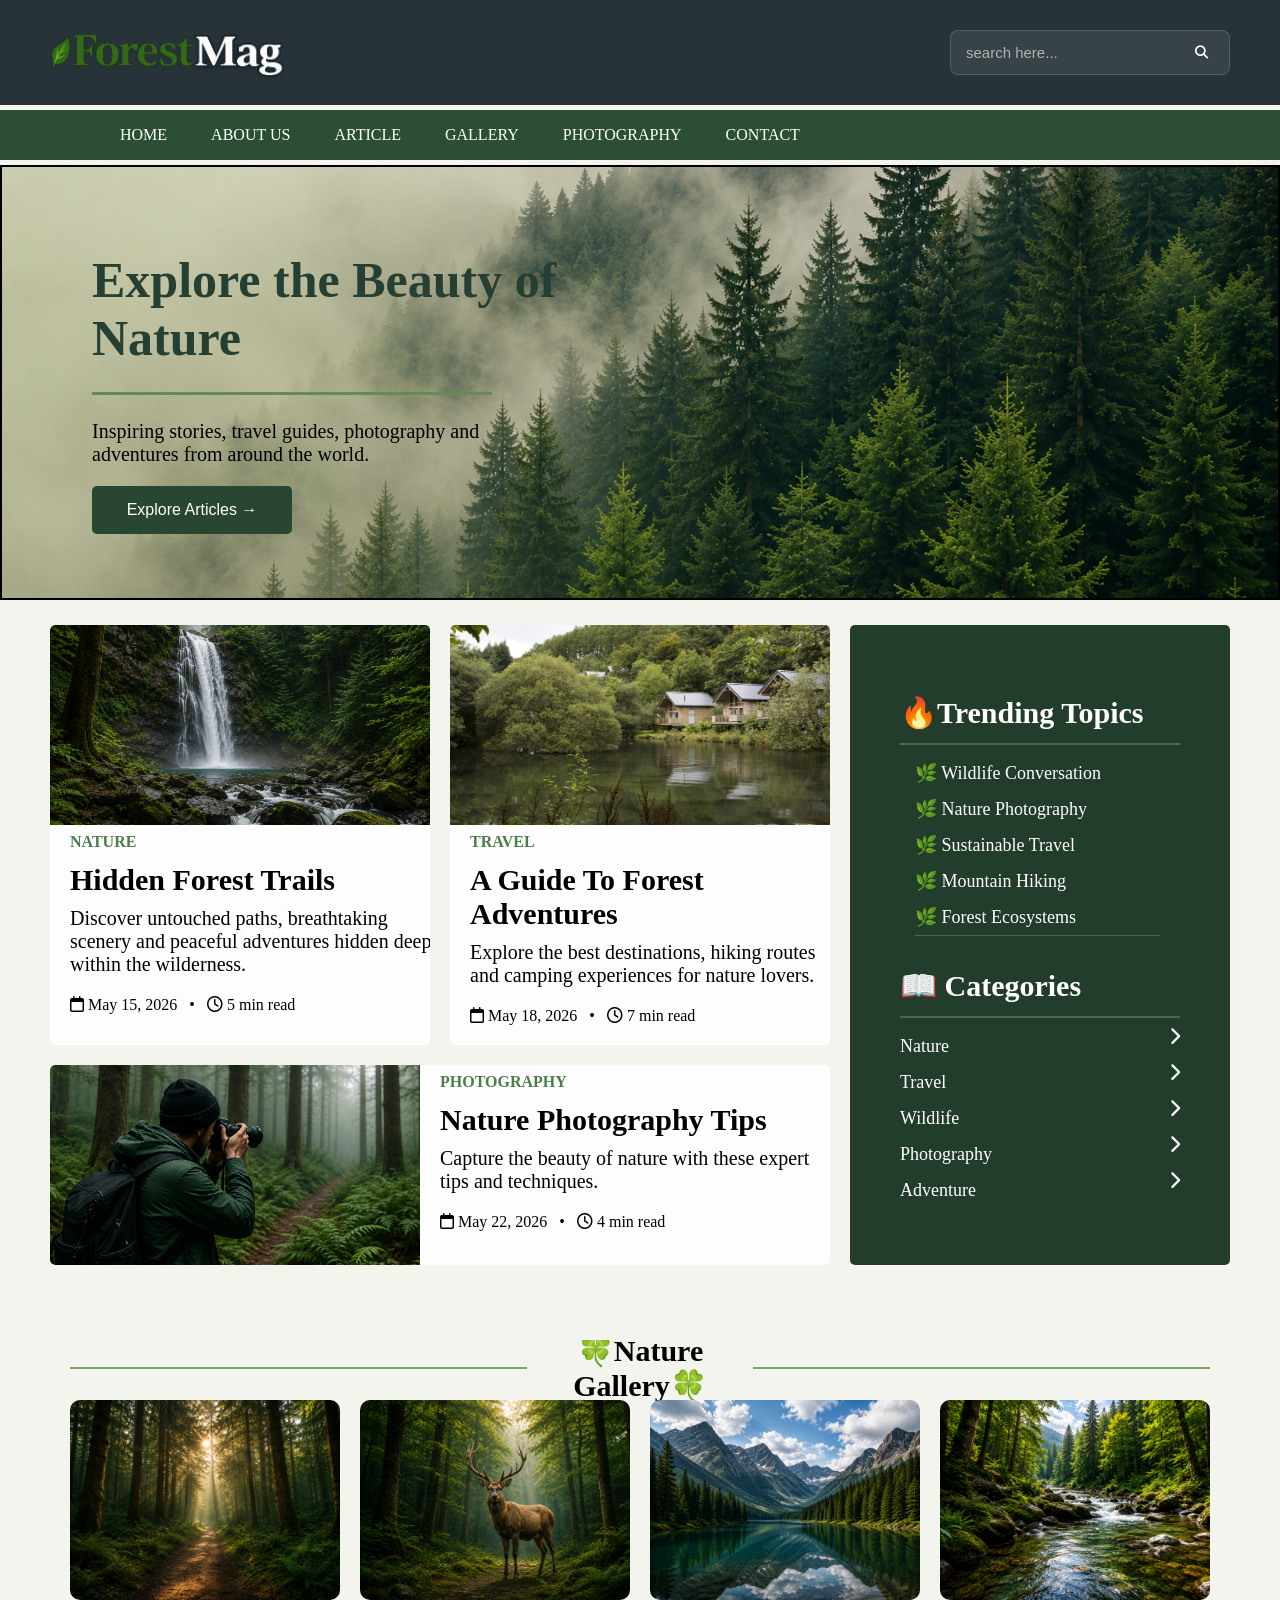
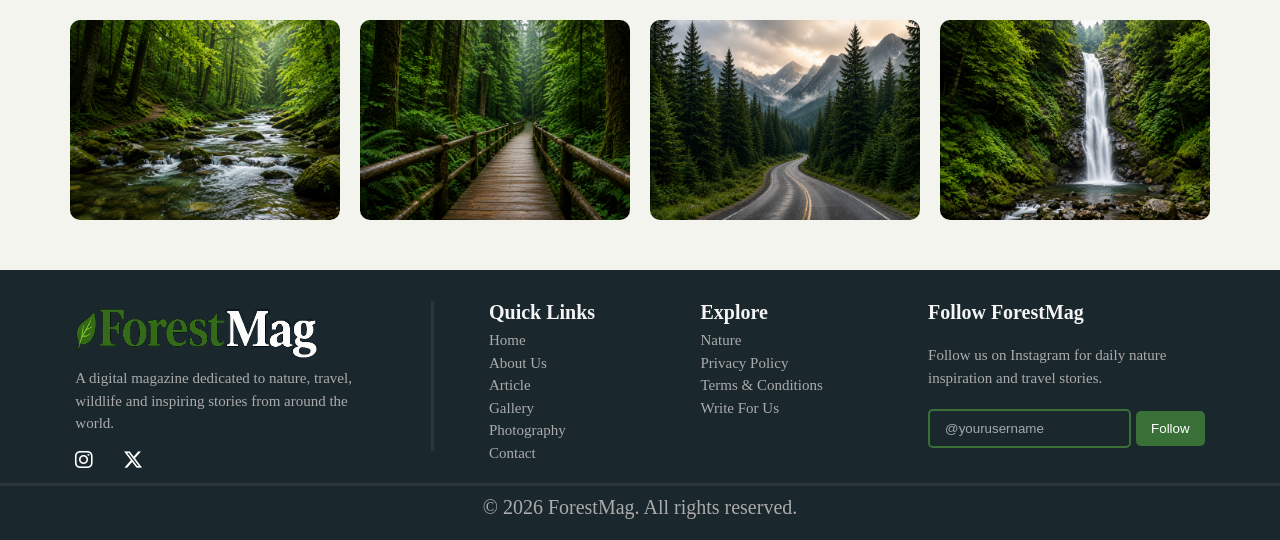
==== index.html @ 9caab1f4 "Initial ForestMag upload" ====
<!DOCTYPE html>
<html lang="en">
<head>
    <meta charset="UTF-8">
    <meta name="viewport" content="width=device-width, initial-scale=1.0">
    <title>Grid Layout</title>
    <link rel="stylesheet" href="style.css">
    <link rel="stylesheet" href="https://cdnjs.cloudflare.com/ajax/libs/font-awesome/6.7.2/css/all.min.css">
</head>
<body>
    <div class="container">

        <!-- header -->
        <div id="background-overlay"></div>
        <div class="items one">
            <img src="images/logo.png" alt="ForestMag logo" id="logo" height="50px" width="240px">
            <div class="search">
                <button class="searchcont" aria-label="Search">
                    <input type="text" name="search" class="search-input" placeholder="search here..." aria-label="Search">
                    <i class="fa-solid fa-magnifying-glass"></i>
                </button>
            </div>
            <button class="hamburger"><img src="images/hamburger.png" alt="hamburger" height="50px" width="60px"></button>
            <button class="cross-icon"><img src="images/cross icon.png" alt="crossicon" height="60px" width="85px"></button>
        </div>
        
        <!-- navbar -->

        <div class="items two">
            <div class="search-2">
                <button class="searchcont" aria-label="Search">
                    <input type="text" name="search" class="search-input" placeholder="search here..." aria-label="Search">
                    <i class="fa-solid fa-magnifying-glass"></i>
                </button>
            </div>
            <nav>
                <a href="#home" class="headera">HOME</a>
                <a href="about.html" class="headera">ABOUT US</a>
                <a href="#article-section" class="headera">ARTICLE</a>
                <a href="#gallery" class="headera">GALLERY</a>
                <a href="#" class="headera">PHOTOGRAPHY</a>
                <a href="contact.html" class="headera">CONTACT</a>
            </nav>
        </div>
        
        <!-- hero-section -->

        <div class="items three" id="home">
            <h1 id="herob">Explore the Beauty of Nature</h1>
            <p id="herop">Inspiring stories, travel guides, photography and adventures from around the world.</p>
            <a href="#article-section">
                <button id="herobtn">Explore Articles →</button>
            </a>
        </div>
        
        <!-- article-section -->

        <div id="article-section">
            <div class="items four">
                <div id="article1"></div>
                <div id="article1-cont">
                    <b class="artcont">NATURE</b>
                    <h3 class="arth3">Hidden Forest Trails</h3>
                    <P class="artp">Discover untouched paths, breathtaking scenery and peaceful adventures hidden deep within the wilderness.</P>
                    <p class="artdate">
                        <i class="fa-regular fa-calendar"></i> May 15, 2026
                        &nbsp; • &nbsp;
                        <i class="fa-regular fa-clock"></i> 5 min read
                    </p>
                </div>
            </div>
            <div class="items five">
                <div id="article2"></div>
                <div id="article2-cont">
                    <b class="artcont">TRAVEL</b>
                    <h3 class="arth3">A Guide To Forest Adventures</h3>
                    <p class="artp">Explore the best destinations, hiking routes and camping experiences for nature lovers.</p>
                    <p class="artdate">
                        <i class="fa-regular fa-calendar"></i> May 18, 2026
                        &nbsp; • &nbsp;
                        <i class="fa-regular fa-clock"></i> 7 min read
                    </p>
                </div>
            </div>
            <div class="items six">
                <h2 class="sidebarh2">🔥Trending Topics</h2>
                <ul class="sidebarul">
                    <li>🌿 Wildlife Conversation</li>
                    <li>🌿 Nature Photography</li>
                    <li>🌿 Sustainable Travel</li>
                    <li>🌿 Mountain Hiking</li>
                    <li>🌿 Forest Ecosystems</li>
                </ul>
                <h2 class="sidebarh2">📖 Categories</h2>
                <div class="category-item">
                    <span>Nature</span>
                    <i class="fa-solid fa-chevron-right"></i>
                </div>
                <div class="category-item">
                    <span>Travel</span>
                    <i class="fa-solid fa-chevron-right"></i>
                </div>
                <div class="category-item">
                    <span>Wildlife</span>
                    <i class="fa-solid fa-chevron-right"></i>
                </div>
                <div class="category-item">
                    <span>Photography</span>
                    <i class="fa-solid fa-chevron-right"></i>
                </div>
                <div class="category-item">
                    <span>Adventure</span>
                    <i class="fa-solid fa-chevron-right"></i>
                </div>
            </div>
            <div class="items seven">
                <div id="article3"></div>
                <div id="article3-cont">
                    <b class="artcont">PHOTOGRAPHY</b>
                    <h3 class="arth3">Nature Photography Tips</h3>
                    <p class="artp">Capture the beauty of nature with these expert tips and techniques.</p>
                    <p class="artdate">
                        <i class="fa-regular fa-calendar"></i> May 22, 2026
                        &nbsp; • &nbsp;
                        <i class="fa-regular fa-clock"></i> 4 min read
                    </p>
                </div>
            </div>
        </div>
        
        <!-- Nature Gallery -->
 
        <div class="items eight" id="gallery">
            <div class="dd0"><hr><b>🍀Nature Gallery🍀</b><hr></div>
            <div class="images dd1"></div>
            <div class="images dd2"></div>
            <div class="images dd3"></div>
            <div class="images dd4"></div>
            <div class="images dd5"></div>
            <div class="images dd6"></div>
            <div class="images dd7"></div>
            <div class="images dd8"></div>
        </div>
 
        <!-- footer -->
         
        <div class="items nine" id="contact">
            <div class="footer">
                <div class="footerone">
                    <img src="images/logo.png" alt="ForestMag logo" height="60px" width="250px">
                    <p>
                        A digital magazine dedicated to nature, travel, wildlife and inspiring stories from around the world.
                    </p>
                    <div class="footericons">
                        <a href="https://www.instagram.com/forest_mag_/" target="_blank" aria-label="Instagram">
                            <i class="fa-brands fa-instagram"></i>
                        </a>
                        <a href="https://x.com" aria-label="Twitter">
                            <i class="fa-brands fa-x-twitter"></i>
                        </a>
                    </div>
                </div>
                <hr>
                <div class="footertwo">
                    <h4>Quick Links</h4>
                    <a href="#home">Home</a>
                    <a href="about.html">About Us</a>
                    <a href="#article-section">Article</a>
                    <a href="#gallery">Gallery</a>
                    <a href="#">Photography</a>
                    <a href="contact.html">Contact</a>
                </div>
                <div class="footerthree">
                    <h4>Explore</h4>
                    <a href="#">Nature</a>
                    <a href="#">Privacy Policy</a>
                    <a href="#">Terms & Conditions</a>
                    <a href="#">Write For Us</a>
                </div>
                <div class="footerfour">
                    <h4>Follow ForestMag</h4>
                    <p>
                        Follow us on Instagram for daily nature inspiration and travel stories.
                    </p>
                    <input type="text" name="text" placeholder="@yourusername" aria-label="Instagram Username">
                    <button>Follow</button>
                </div>
            </div>
            <div class="footer2">
                <p>© 2026 ForestMag. All rights reserved.</p>
            </div>
        </div>
    </div>
    <script src="external.js"></script>
</body>
</html>
---- style.css ----
*{
    margin: 0;
    padding: 0;
    box-sizing: border-box;
    /* font-family: 'Roboto', sans-serif !important; */
}

html,body{
    height: 100%;
    width: 100%;
    background-color: rgb(242, 244, 237);
    scroll-behavior: smooth;
}

.container{
    display: grid;
    grid-template-columns:  repeat(12, 1fr);
    grid-template-rows: repeat(39, 50px);
    grid-auto-rows: 100px;
    grid-gap: 5px;
    
    position: relative;
}

.items{
    border: 2px solid black;
}

.one{
    background-color: #273338;
    grid-area: 1/1/3/13;
    text-align: center;
    font-size: 25px;
    align-content: center;
    display: flex;
    justify-content: space-between;
    align-items: center;
    position: sticky;
    top: 0;
    z-index: 1000;
    border: none;
}

#logo{
    margin-left: 50px;
}

.search{
    margin-top: 30px;
    margin-right: 50px;
    margin-bottom: 30px;
}

.searchcont{
    width: 280px;
    height: 45px;
    display: flex;
    align-items: center;
    justify-content: space-between;
    padding: 0 15px;
    background-color: rgba(255,255,255,0.08);
    border: 1px solid rgba(255,255,255,0.15);
    border-radius: 8px;
    backdrop-filter: blur(5px);
}

.search-input{
    width: 100%;
    border: none;
    outline: none;
    background: transparent;
    color: white;
    font-size: 15px;

}

.searchcont input::placeholder{
    color: rgba(255,255,255,0.6);
}

.searchcont i{
    color: white;
    cursor: pointer;
}

.fa-magnifying-glass{
    padding: 6px;
}

.hamburger{
    background: transparent; 
    border: none; 
    display: none;
}

.cross-icon{
    background: transparent;
    border: none;
    display: none;
}

.two{
    background-color: rgb(44, 79, 52);
    grid-area: 3/1/4/13;
    text-align: center;
    font-size: 16px;
    display: flex;
    justify-content: left;
    align-items: center;
    position: sticky;
    top: 100px;
    z-index: 999;
    border: none;
}

.search-2{
    display: none;
}
/* 
#background-overlay{
    display: none;
} */

nav{
    margin-left: 100px;
}

.headera{
    color: white;
    text-decoration: none;
    margin: 0px 20px;
    transition: 0.3s;
    position: relative;
}

.headera::after{
    content: "";
    position: absolute;
    left: 0;
    bottom: -5px;
    width: 0;
    height: 2px;
    background-color: #7FA36A;
    transition: width 0.3s ease;
}

.headera:hover::after{
    width: 100%;
}

.headera:hover{
    color: #7FA36A;
}

.three{
    grid-area: 4/1/12/13;
    text-align: center;
    font-size: 25px;
    align-content: center;
    background-image: url(images/hero-section.png);
    background-size: cover;
    text-align: left;
    display: flex;
    flex-direction: column;
    justify-content: center;
    background-position: center;
}

#herob{
    margin: 20px 20px 25px 90px;
    font-size: 50px;
    width: 500px;
    color: rgb(37, 64, 51);
}

#herop{
    margin: 0px 20px 20px 90px;
    width: 400px;
    font-size: 20px;
    border-top: 3px solid black;
    padding-top: 25px;
    border-color: rgb(100, 139, 85);
}

#herobtn{
    width: 200px;
    margin-left: 90px;
    padding: 15px;
    font-size: 16px;
    background-color: rgb(41, 70, 50);
    color: white;
    border-radius: 5px;
    border: none;
    cursor: pointer;
    transition: 0.3s;
}

#herobtn:hover{
    background-color: rgb(57,112,56);
    transform: translateY(-3px);
    box-shadow: 0 5px 15px rgba(0,0,0,0.2);
}

#article-section{
    display: grid;
    grid-template-columns: repeat(3, 1fr);
    grid-template-rows: repeat(3, 200px);
    grid-area: 12/1/24/13;
    grid-gap: 20px;
    margin: 20px 50px;
}

.four{
    grid-area: 1/1/3/2;
    font-size: 25px;
    display: grid;
    grid-template-columns: 1fr;
    grid-template-rows: 200px 220px;
    border: none;
}

#article1{
    background-image: url(images/Article-1.png);
    background-size: cover;
    border-radius: 5px 5px 0px 0px;
}

#article1-cont{
    background-color: rgb(254, 253, 254);
    border-radius: 0px 0px 5px 5px;
}

.five{
    grid-area: 1/2/3/3;
    font-size: 25px;
    display: grid;
    grid-template-columns: 1fr;
    grid-template-rows: 200px 220px;
    border: none;
}

#article2{
    background-image: url(images/Article-2.jpg);
    background-size: cover;
    border-radius: 5px 5px 0px 0px;
}

#article2-cont{
    background-color: rgb(254, 253, 254);
    border-radius: 0px 0px 5px 5px;
}

.six{
    grid-area: 1/3/4/4;
    font-size: 25px;
    align-content: center;
    border: none;
    background-color: rgb(34, 61, 43);
    border-radius: 5px;
    padding: 50px;
    line-height: 2;
    : 'Times New Roman', Times, serif ;
    color: white;
}

.sidebarh2{
    font-size: 30px;
    margin-bottom: 10px;
    border-bottom: 2px solid rgba(255,255,255,.2);
}

.sidebarul{
    font-size: 18px;
    margin: 0px 20px 20px 15px;
    list-style: none;
    border-bottom: 1px solid rgba(255,255,255,.2);
}

.category-item{
    display: flex;
    justify-content: space-between;
    font-size: 18px;
    transition: 0.3s;
    cursor: pointer;
}

.category-item:hover{
    color: lightgreen;
    transform: translateX(5px);
}

.seven{
    grid-area: 3/1/4/3;
    font-size: 25px;
    align-content: center;
    display: grid;
    grid-template-columns: 1fr 1fr;
    grid-template-rows: 200px;
    border: none;
}

#article3{
    background-image: url(images/Article-3.png);
    background-size: cover;
    border-radius: 5px 0px 0px 5px;
}

#article3-cont{
    background-color: rgb(254, 253, 254);
    border-radius: 0px 5px 5px 0px ;
}

.artcont{
    color:#4d7c4d;
    font-size: 16px;
    margin: 20px;
}

.arth3{
    font-size: 30px;
    margin: 10px 20px;
    : 'Times New Roman', Times, serif;
}

.artp{
    font-size: 20px ;
    margin: 10px 20px;
    width: 370px;
}

.artdate{
    font-size: 16px;
    margin: 20px 20px;
}

.four,
.five,
.seven{
    cursor: pointer;
    transition: all 0.3s ease;
    border-radius: 5px;
    overflow: hidden;
}

.four:hover,
.five:hover,
.seven:hover{
    transform: translateY(-8px);
    box-shadow: 0 10px 25px rgba(0,0,0,0.15);
}

#article1,
#article2,
#article3{
    background-position: center;
}

.eight{
    grid-area: 25/1/35/13;
    display: grid ;
    grid-template: 20px 200px 200px / repeat(4, 1fr);
    padding: 20px;
    grid-gap: 20px;
    border: none;
    margin: 20px 50px;
    overflow: hidden;
}

.dd0{
    grid-column: 1/5;
    text-align: center;
    font-size: 30px;
    display: flex;
    align-items: center;
    : 'Times New Roman', Times, serif;
    margin-bottom: 5px;
}

.dd0 hr{
    width:540px;
    height: 2px;
    border:none;
    background:#7FA36A;
}

.images{
    background-size: cover;
    border-radius: 10px;
    cursor: pointer;
    transition: transform 0.4s ease;
}

.images:hover{
    transform: scale(1.05);
}

.dd1{
    background-image: url(images/nature-gallery-1.png);
}

.dd2{
    background-image: url(images/nature-galery-2.png);
}

.dd3{
    background-image: url(images/nature-gallery-3.png);
}

.dd4{
    background-image: url(images/nature-gallery-4.png);
}

.dd5{
    background-image: url(images/nature-gallery-5.png);
}

.dd6{
    background-image: url(images/nature-gallery-6.png)
}

.dd7{
    background-image: url(images/nature-gallery-7.png);
}

.dd8{
    background-image: url(images/nature-gallery-8.png);
}

/* footer main-page */

.nine{
    grid-area: 35/1/40/13;
    font-size: 25px;
    align-content: center;
    border: none;
    background-color: rgb(26, 40, 45);
    color: rgb(245, 245, 245);
    display: flex;
    flex-direction: column;
    justify-content: center;
} 

.footer{
    display: flex;
    justify-content: space-evenly;
    align-content: center;
    margin: 10px 20px;
}

.footer hr{
    width: 3px;
    height: 150px;
    border: none;
    background-color: rgb(43, 54, 58);
}

.footerone{
    margin: 0px 50px;

}

.footerone p{
    width: 300px;
    color: rgb(172, 171, 172);
    font-size: 15px;
    margin: 0px 0px 10px 0px;
    line-height: 1.5;
}

.footericons{
    display: flex;
    justify-content: flex-start;
    align-items: center;
    gap: 30px;
    margin-top: 10px;
}

.footericons i{
    font-size: 20px;
    color: white;
    cursor: pointer;
    transition: 0.3s;
}

.footericons i:hover{
    color: lightgreen;
    transform: translateY(-3px);
}

.footertwo{
    display: flex;
    flex-direction: column;
    margin: 0px 50px;
    font-size: 20px;
}

.footertwo h4{
    margin-bottom: 5px;
}

.footertwo a{
    font-size: 15px;
    color: rgb(172, 171, 172);
    text-decoration: none;
    line-height: 1.5;

}

.footertwo a:hover{
    color: lightgreen;
}

.footerthree{
    display: flex;
    flex-direction: column;
    margin: 0px 50px;
    font-size: 20px;
}

.footerthree h4{
    margin-bottom: 5px;
}

.footerthree a{
    font-size: 15px;
    color: rgb(172, 171, 172);
    text-decoration: none;
    line-height: 1.5;
}

.footerthree a:hover{
    color: lightgreen;
}

.footerfour{
    margin: 0px 50px;
    font-size: 20px;
}

.footerfour p{
    font-size: 15px;
    color: rgb(172, 171, 172);
    width: 250px;
    line-height: 1.5;
    margin: 20px 0px 20px 0px;
}

.footerfour input{
    padding: 10px 15px;
    background-color: transparent;
    border: 2px solid rgb(57, 112, 56);
    border-radius: 5px;
}

.footerfour input::placeholder{
    color: rgba(255,255,255,0.6);
}

.footerfour button{
    padding: 10px 15px;
    background-color: rgb(57, 112, 56);
    color: white;
    border: none;
    border-radius: 5px;
    cursor: pointer;
    transition: all 0.3s ease;
}

.footerfour button:hover{
    background-color: #7FA36A;
    transform: translateY(-3px);
    box-shadow: 0 5px 15px rgba(57, 112, 56, 0.4);
}

.footer2{
    border-top: 3px solid rgb(43, 54, 58);
    text-align: center;
}

.footer2 p{
    color: rgb(172, 171, 172);
    font-size: 20px;
    margin-top: 10px;
}

/* index media */

@media(max-width: 391px){
    .container{
        grid-template-columns: repeat(1, 1fr);
        grid-template-rows: repeat(89, 50px);
        grid-gap: 0px;
        position: relative;
    }
    
    .one{
        grid-area: 1/1/2/2;

    }
    
    #logo{
        margin-left: 15px;
        height: 1.7rem;
        width: 8rem;
    }
   
    .search{
        display: none;
    }

    .hamburger{
        display: flex;
        margin-right: 10px;
        z-index: 1000;
    }

    .hamburger.active{
        display: none;
    } 

    .cross-icon{
        display: none;
    }

    .cross-icon.active{
        margin-right: 2px;
        display: flex;
        z-index: 1000;
    }
   
    .two{
        grid-area: 2/1/9/2;
        position: static;
        align-items: flex-start;
        padding-left: 20px;
        display: none;
    }

    body.no-scroll{
        overflow: hidden;
        height: 100vh;
    }

    .two.active{
        display: inline;
        visibility: visible;
        border: none;
    }

    .search-2{
        display: flex;
        margin: 20px 20px;
    }

    .searchcont{
        width: 200px;
        height: 35px;
        border-radius: 5px;
    }

    #background-overlay{
        position: fixed;
        inset: 0;
        background: rgba(0,0,0,0.6);
        z-index: 998;
        opacity: 0;
        visibility: hidden;
        transition: .3s;
    }
    
    #background-overlay.active{        
        opacity: 1;
        visibility: visible;
    }

    nav{
        display: flex;
        flex-direction: column;
        align-items: flex-start;
        margin-left: 0px;
    }

    .headera{
        margin-top: 20px;
    }

    .three{
        grid-area: 2/1/6/2;
    }  
    #herob{
        font-size: 1.3rem;
        margin: 10px 1rem;
        width: 200px;
        color: green;
        text-shadow: 9px -1px 10px rgba(255,255,255, 47.6);
    }
    #herop{
       display: none;
    }
    #herobtn{
        margin: 0px 1rem;
        width: 110px;
        font-size: 0.7rem;
        padding: 7px;
        border-radius: 3px;
    }

    #article-section{
        grid-area: 6/1/44/2;
        display: grid;
        grid-template-columns: 1fr;
        grid-template-rows: repeat(18, 100px);
        grid-gap: 10px;
        margin: 1rem 2rem;
    }
    .four{
        grid-area: 1/1/5/2;
    }

    #article1-cont,
    #article2-cont,
    #article3-cont{
        display: flex;
        flex-direction: column;
        align-items: center;
        padding: ;
    }

    .artcont{
        font-size: 1.2rem;
        margin: 10px 0px 0px 0px;
        display: block;
    }
    .arth3{
        font-size: 1.7rem;
        padding: 2px 0px;
        text-align: center;
        width: 250px;
    }
    .artp{
        font-size: 1rem;
        width: 250px;
        text-align: center;
        margin: 0px;
    }
    .artdate{
        padding: 4px 0px;
    }

    .five{
        grid-area: 5/1/9/2;
    }

    .six{
        grid-area: 13/1/18/2;
        padding: 20px;
    }
    .sidebarh2{
        font-size: 1.3rem;
        margin: 5px;
        text-align: center;
    }
    .sidebarul{
        font-size: 16px;
        margin: 0px 5px 10px 25px;
    }
    .category-item{
        margin: 5px 10px;
        font-size: 1rem;
    }

    .seven{
        grid-area: 9/1/13/2;
        display: grid;
        grid-template-rows: 215px 210px;
        grid-template-columns: 1fr;
        align-content: normal;
    }
    #article3{
        border-radius: 5px 5px 0px 0px;
    }
    #article3-cont{
        border-radius: 0px 0px 5px 5px;
    }

    .eight{
        grid-area: 44/1/55/2;
        grid-template-columns: 1fr;
        grid-template-rows: 20px repeat(8, 200px);
        margin: 20px 30px;
        padding: 0px;
        overflow: visible;
    }
    .dd0{
        font-size: 23px;
        grid-column: 1/2;
    }
    .dd0 hr{
        width: 50px;
    }

    .nine{
        grid-area: 80/1/90/2;
        margin-top: 20px;
        justify-content: flex-start;
        flex-wrap: wrap;
        align-items: center;
    }
    .footer{
        flex-direction: column;
        margin: 0px;
    }
    .footer hr{
        width: 320px;
        height: 3px;
        margin: 20px auto;
    }
    .footerone{
        margin: 32px 35px 10px 40px;
    }
    .footerone img{
        height: 2.6rem;
        width: 9.7rem;
    }

    .footertwo{
       display: none;
    }
    .footerthree{
        display: none;
    }

    .footerfour{
        margin-bottom: 50px;
    }
    .footer2{
        width: 350px;
        margin: 0px 20px;
    }
    .footer2 p{
        font-size: 14px;
    }
}


/* About us */

.container2{
    display: grid;
    grid-template-columns:  repeat(12, 1fr);
    grid-template-rows: repeat(47, 50px);
    grid-auto-rows: 100px;
    grid-gap: 5px;
    
    position: relative;
}

/* hero-section */
.about-three{
    grid-area: 4/1/12/13;
    background-image: url(images/aboutus.png);
    background-size: cover;
}

#about-herob{
    display: block;
    color: rgb(114, 151, 57);
    text-shadow: -10px -10px 50px rgba(0,0,0,1), px 2px 4px rgba(0,0,0,0.3);
    margin: 50px 20px 10px 150px;
    font-size: 20px;
    
}

#about-heroh1{
    color: white;
    width: 310px;
    : 'Times New Roman', Times, serif;
    text-shadow: -10px -10px 50px rgba(0,0,0,1), px 2px 4px rgba(0,0,0,0.3);
    margin: 10px 20px 10px 150px;
    font-size: 45px;
}

#about-herop{
    color: white;
    width: 400px;
    line-height: 1.5;
    margin: 10px 20px 10px 150px;
    font-size: 18px;
}

/* our-story */

.about-four{
    grid-area: 12/1/20/13;
    display: grid;
    grid-template-columns: 1fr 1fr;
    grid-template-rows: 430px;
}

#about-img{
    background-image: url(images/about-ourstory.png);
    background-size: cover;
    margin: 30px 20px 30px 150px;
    border-radius: 20px;
}

.about-cont{
    margin: 30px 150px 30px 20px;
    : 'Times New Roman', Times, serif;
}

#about-fourb{
    
    color: rgb(114, 151, 57);
}

.about-fourhr{
    width: 25px;
    height: 2px;
    background-color: rgb(114, 151, 57);;
    border: 1px solid rgb(114, 151, 57);
    margin-top: 10px;
}

#about-fourh1{
    font-size: 35px;
    margin-top: 10px;
}

.about-fourp{
    margin-top: 15px;
    font-size: 23px;
}

/* our-mission */

.about-five{
    grid-area: 20/1/26/13;
    background-color: rgb(234, 238, 226);
    display: flex;
    flex-direction: column;
}

#about-fiveb{
    color: rgb(114, 151, 57);
    text-align: center;
    margin: 10px 0px;
}

.about-fivehr{
    width: 20px;
    margin: 0px auto;
    height: 1px;
    background-color: rgb(114, 151, 57);
    border: 1px solid rgb(114, 151, 57);
}

#about-fiveh2{
    text-align: center;
    : 'Times New Roman', Times, serif;
    margin: 5px 0px;
    font-size: 35px;
}

.about-fiveicon{
    display: flex;
    justify-content: space-evenly;
    margin: 5px 50px;
}

.icon-circle{
    border: none;
    border-radius: 50px;
    padding: 27px;
    width: 80px;
    height: 80px;
    background-color: rgb(226, 232, 211);
    display: flex;
    justify-content: center;
    align-items: center;
    margin: 0 auto 20px;
}

.fa-solidss{
    font-size: 25px;
    color: #4d7c4d;
    line-height: 1;
}

.five-allicons{
    display: flex;
    flex-direction: column;
    justify-content: center;
}

.five-iconb{
    font-size: 20px;
    text-align: center;
    : 'Times New Roman', Times, serif;
}

.five-iconp{
    width: 130px;
    font-size: 16px;
    : 'Times New Roman', Times, serif;
    text-align: center;
    width: 150px;
    margin-top: 5px;
}

/* what we offer */

.about-six{
    grid-area: 26/1/35/13;
    display: grid;
    grid-template-columns: repeat(4, 1fr);
    grid-template-rows: 20px 5px 40px repeat(14, 50px);
    grid-gap: 5px;
    margin: 10px 150px;
}

#about-sixb{
    grid-column: 1/5;
    text-align: center;
    color: rgb(114, 151, 57);
}

#about-sixhr{
    grid-column: 1/5;
    width: 20px;
    margin: 0px auto;
    height: 1px;
    background-color: rgb(114, 151, 57);
    border: 1px solid rgb(114, 151, 57);
}

#about-sixh2{
    grid-column: 1/5;
    text-align: center;
    : 'Times New Roman', Times, serif;
    font-size: 35px;
}

.about-sixrow-one{
    grid-area: 4/1/10/2;
    display: grid;
    grid-template-columns: 1fr;
    grid-template-rows: 160px 170px;
    cursor: pointer;
}


#about-sixrow1{
    grid-area: 1/1/2/2;
    background-image: url(images/about-whatweoffer.png);
    background-size: cover;
    margin: 10px 10px 0px 10px;
    border-radius: 15px 15px 0px 0px;
}

#about-sixrow2{
    grid-area: 2/1/3/2;
    background-color: rgb(224, 227, 216);
    margin: 0px 10px 10px 10px;
    border-radius: 0px 0px 15px 15px;
}

.about-sixrow-two{
    grid-area: 4/2/10/3;
    display: grid;
    grid-template-columns: 1fr;
    grid-template-rows: 160px 170px;
    cursor: pointer;
}

#about-sixrow-two1{
    grid-area: 1/1/2/2;
    background-image: url(images/abot-whatweoffer2.png);
    background-size: cover;
    margin: 10px 10px 0px 10px;
    border-radius: 15px 15px 0px 0px;
}

#about-sixrow-two2{
    grid-area: 2/1/3/2;
    background-color: rgb(224, 227, 216);
    margin: 0px 10px 10px 10px;
    border-radius: 0px 0px 15px 15px;
}

.about-sixrow-three{
    grid-area: 4/3/10/4;
    display: grid;
    grid-template-columns: 1fr;
    grid-template-rows: 160px 170px;
    cursor: pointer;
}

#about-sixrow-three1{
    grid-area: 1/1/2/2;
    background-image: url(images/about-whatweoffer3.png);
    background-size: cover;
    margin: 10px 10px 0px 10px;
    border-radius: 15px 15px 0px 0px;
}

#about-sixrow-three2{
    grid-area: 2/1/3/2;
    background-color: rgb(224, 227, 216);
    margin: 0px 10px 10px 10px;
    border-radius: 0px 0px 15px 15px;
}

.about-sixrow-four{
    grid-area: 4/4/10/5;
    display: grid;
    grid-template-columns: 1fr;
    grid-template-rows: 160px 170px;
    cursor: pointer;
}

#about-sixrow-four1{
    grid-area: 1/1/2/2;
    background-image: url(images/about-whatweoffer4.png);
    background-size: cover;
    margin: 10px 10px 0px 10px;
    border-radius: 15px 15px 0px 0px;
}

#about-sixrow-four2{
    grid-area: 2/1/3/2;
    background-color: rgb(224, 227, 216);
    margin: 0px 10px 10px 10px;
    border-radius: 0px 0px 15px 15px;
}

.sixrowb{
    display: block;
    margin: 30px 10px 0px 25px;
    font-size: 20px;
    : 'Times New Roman', Times, serif;
}

.impact-card-container{
    grid-area: 10/1/14/5;
    background-image:
        linear-gradient(rgba(0,0,0,0.8), rgba(0,0,0,0.5)),
        url(images/aboutus2.png);
    background-size: cover;
    background-position: center;
    display: flex;
    flex-direction: column;
    justify-content: flex-start;
    align-items: center;
    border-radius: 15px;
    padding: 20px;
    margin-top: 10px;
    
}

.impact-card-container2{
    display: flex;
    justify-content: space-evenly;
    align-items: center;
    width: 100%;
    margin-top: 10px;
}

.impact-card{
    display: flex;
    flex-direction: column;
    justify-content: center;
    align-items: center;
}

.impact-cardhr{
    width: 2px;
    height: 70px;
    border: none;
    background: rgba(255,255,255,.35);
}

.fa-tree,
.fa-book-open,
.fa-location-dot,
.fa-users{
    color: rgb(114, 151, 57);
    font-size: 30px;
    margin: 10px 5px 5px 5px;
}

.impact-card-container2 h2{
    color: white;
    : 'Times New Roman', Times, serif;
    margin: 5px;
}

.impact-card-container2 p{
    color: white;
    font-size: 14px;
    : 'Times New Roman', Times, serif;
}

.explore-article{
    background-color: rgb(234, 238, 226);
    grid-area: 14/1/19/5;
    margin: 10px 0px;
    border-radius: 15px;
    display: grid;
    grid-template-columns: 1fr 1fr;
    grid-template-rows: 250px;
}

.explore-article1{
    margin: 50px 50px 50px 150px;
}

.explore-article1 h2{
    font-size: 35px;
    : 'Times New Roman', Times, serif;
    width: 400px;
}

.explore-article1 p{
    line-height: 1.5;
    margin-bottom: 20px;
}

.explore-article1 button{
    width: 200px;
    padding: 10px 15px;
    font-size: 16px;
    background-color: rgb(84, 118, 38);
    color: white;
    border-radius: 5px;
    border: none;
    cursor: pointer;
    transition: 0.3s;
}

.explore-article1 button:hover{
    background-color: rgb(57,112,56);
    transform: translateY(-3px);
    box-shadow: 0 5px 15px rgba(0,0,0,0.2);
}

#explore-article2{
    background-image: url(images/ex-ar.png);
    background-size: cover;
    margin: 20px 40px;
    border-radius: 15px;
}

/* footer about-us */

.about-nine{
    grid-area: 43/1/48/13;
    font-size: 25px;
    align-content: center;
    border: none;
    background-color: rgb(26, 40, 45);
    color: rgb(245, 245, 245);
    display: flex;
    flex-direction: column;
    justify-content: center;
} 


/* contact-page */

.container3{
    display: grid;
    grid-template-columns:  repeat(12, 1fr);
    grid-template-rows: repeat(26, 50px);
    grid-auto-rows: 100px;
    grid-gap: 5px;
    
    position: relative;
}

/* hero section */

.contact-hero{
    grid-area: 4/1/12/13;
    background-image: url(images/contact.png);
    background-size: cover;
}

.contact-hero h1{
    color: white;
    font-size: 50px;
    : 'Times New Roman', Times, serif;
    margin: 150px 0px 20px 150px;
}

.contact-hero p{
    color: white;
    font-size: 20px;
    : 'Times New Roman', Times, serif;
    width: 550px;
    margin: 20px 0px 0px 150px;
}

/* form */

.contact-form{
    grid-area: 12/1/25/13;
    display: grid;
    grid-template-columns: 3fr 2fr;
    grid-template-rows: 500px;
    margin: 20px 200px;
    grid-gap: 20px;
}

.contact-form1{
    background-color: white;
    border-radius: 15px;
}

.contact-form1 h1{
    margin: 20px 10px 0px 20px;
    font-size: 25px;
    : 'Times New Roman', Times, serif;
}

.contact-form-tag{
    display: flex;
    flex-direction: column;
    justify-content: space-evenly;
}

.contact-input1{
    display: flex;
    justify-content: space-evenly;
}

#name{
    padding: 10px;
    width: 300px;
    margin: 5px 0px;
    border-radius: 5px;
    border: 2px solid rgba(226, 219, 219, 0.6);
    backdrop-filter: blur(5px)
}

#name::placeholder{
    color: rgba(43, 39, 39, 0.45);
}

#email{
    padding: 10px;
    width: 300px;
    margin: 5px 0px;
    border-radius: 5px;
    border: 2px solid rgba(226, 219, 219, 0.6);
    backdrop-filter: blur(5px)
}

#email::placeholder{
    color: rgba(43, 39, 39, 0.45);
}


.contact-input2{
    display: flex;
    justify-content: space-evenly;
}

#phone{
    padding: 10px;
    width: 300px;
    margin: 5px 0px;
    border-radius: 5px;
    border: 2px solid rgba(226, 219, 219, 0.6);
    backdrop-filter: blur(5px)
}

#phone::placeholder{
    color: rgba(43, 39, 39, 0.45);
}

#subject{
    padding: 10px;
    width: 300px;
    margin: 5px 0px;
    border-radius: 5px;
    border: 2px solid rgba(226, 219, 219, 0.6);
    backdrop-filter: blur(5px)
}

#subject::placeholder{
    color: rgba(43, 39, 39, 0.45);
}

.contact-input3{
    display: flex;
    flex-direction: column;
}

#message{
    margin: 5px 20px;
    border-radius: 5px;
    padding: 10px;
    border: 2px solid rgba(226, 219, 219, 0.6);
    backdrop-filter: blur(5px)
}

#message::placeholder{
    color: rgba(43, 39, 39, 0.45);
}

#form-btn{
    margin: 5px 20px;
    padding: 15px;
    color: white;
    background-color: rgb(43, 71, 44);
    border: none;
    border-radius: 5px;
    cursor: pointer;
}

#form-btn:hover{
    background-color: #7FA36A;
}

#formb{
    color: rgb(43, 135, 46);
    text-align: center;
    font-size: 14px;
    margin: 5px;
}

.contact-form2{
    background-color: white;
    border-radius: 15px;
}

.contact-form2 h1{
    margin: 20px 10px 0px 20px;
    font-size: 25px;
    : 'Times New Roman', Times, serif;
}

#contact-form2-p{
    font-size: 14px;
    width: 300px;
    margin: 10px 10px 10px 20px;
}

.contact-icon{
    margin: 10px 20px;
    background-color: rgb(237, 240, 231);
    height: 60px;
    width: 60px;
    display: flex;
    justify-content: center;
    align-items: center;
    border-radius: 50%;
    border: none;
    cursor: pointer;
}

.contact-icon i{
    font-size: 20px;
    color: black;
}

.contact-form2-hr{
    width: 88%;
    margin: 0px auto;
    border: 1px solid rgba(226, 219, 219, 0.6);
    backdrop-filter: blur(5px)
}

.contact-form-location0{
        display: flex;
        flex-direction: column; 
        justify-content: center;
}

.contact-form-location{
    display: flex;
    justify-content: flex-start;
    align-items: center;
}

.contact-form-location-b{
    font-size: 15px;
}

.contact-form-location-p{
    font-size: 14px;
    width: 170px;
    margin-top: 5px;;
}

/* footer-contact */

.contact-nine{
    grid-area: 22/1/27/13;
    font-size: 25px;
    align-content: center;
    border: none;
    background-color: rgb(26, 40, 45);
    color: rgb(245, 245, 245);
    display: flex;
    flex-direction: column;
    justify-content: center;
}
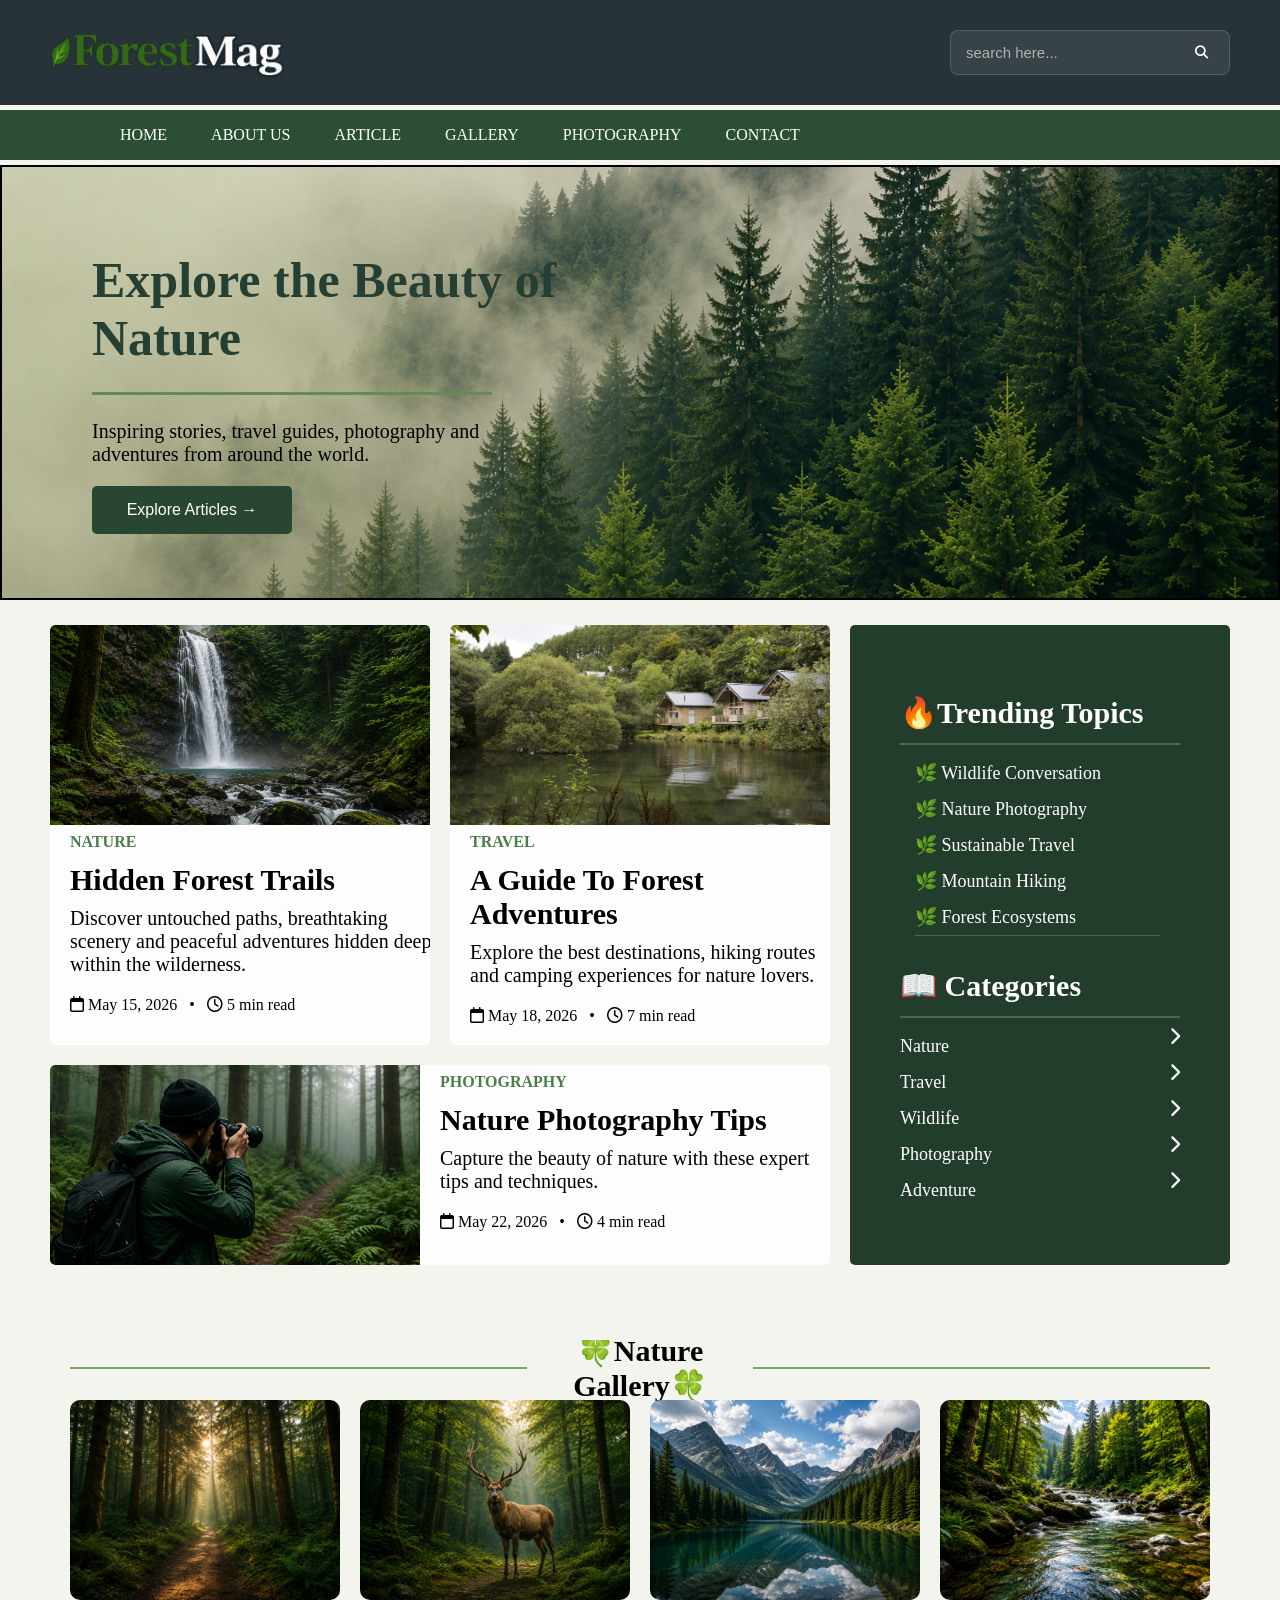
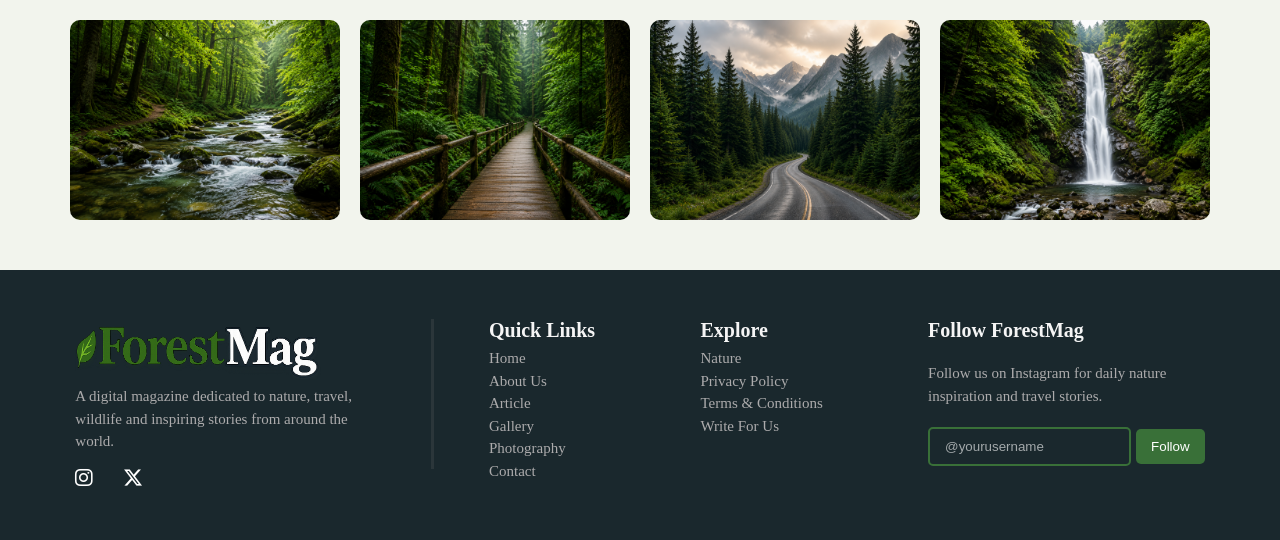
==== commit 0ec45ba1: "Update index.html" ====
--- a/index.html
+++ b/index.html
@@ -186,11 +186,8 @@
                     <button>Follow</button>
                 </div>
             </div>
-            <div class="footer2">
-                <p>© 2026 ForestMag. All rights reserved.</p>
-            </div>
         </div>
     </div>
     <script src="external.js"></script>
 </body>
-</html>+</html>
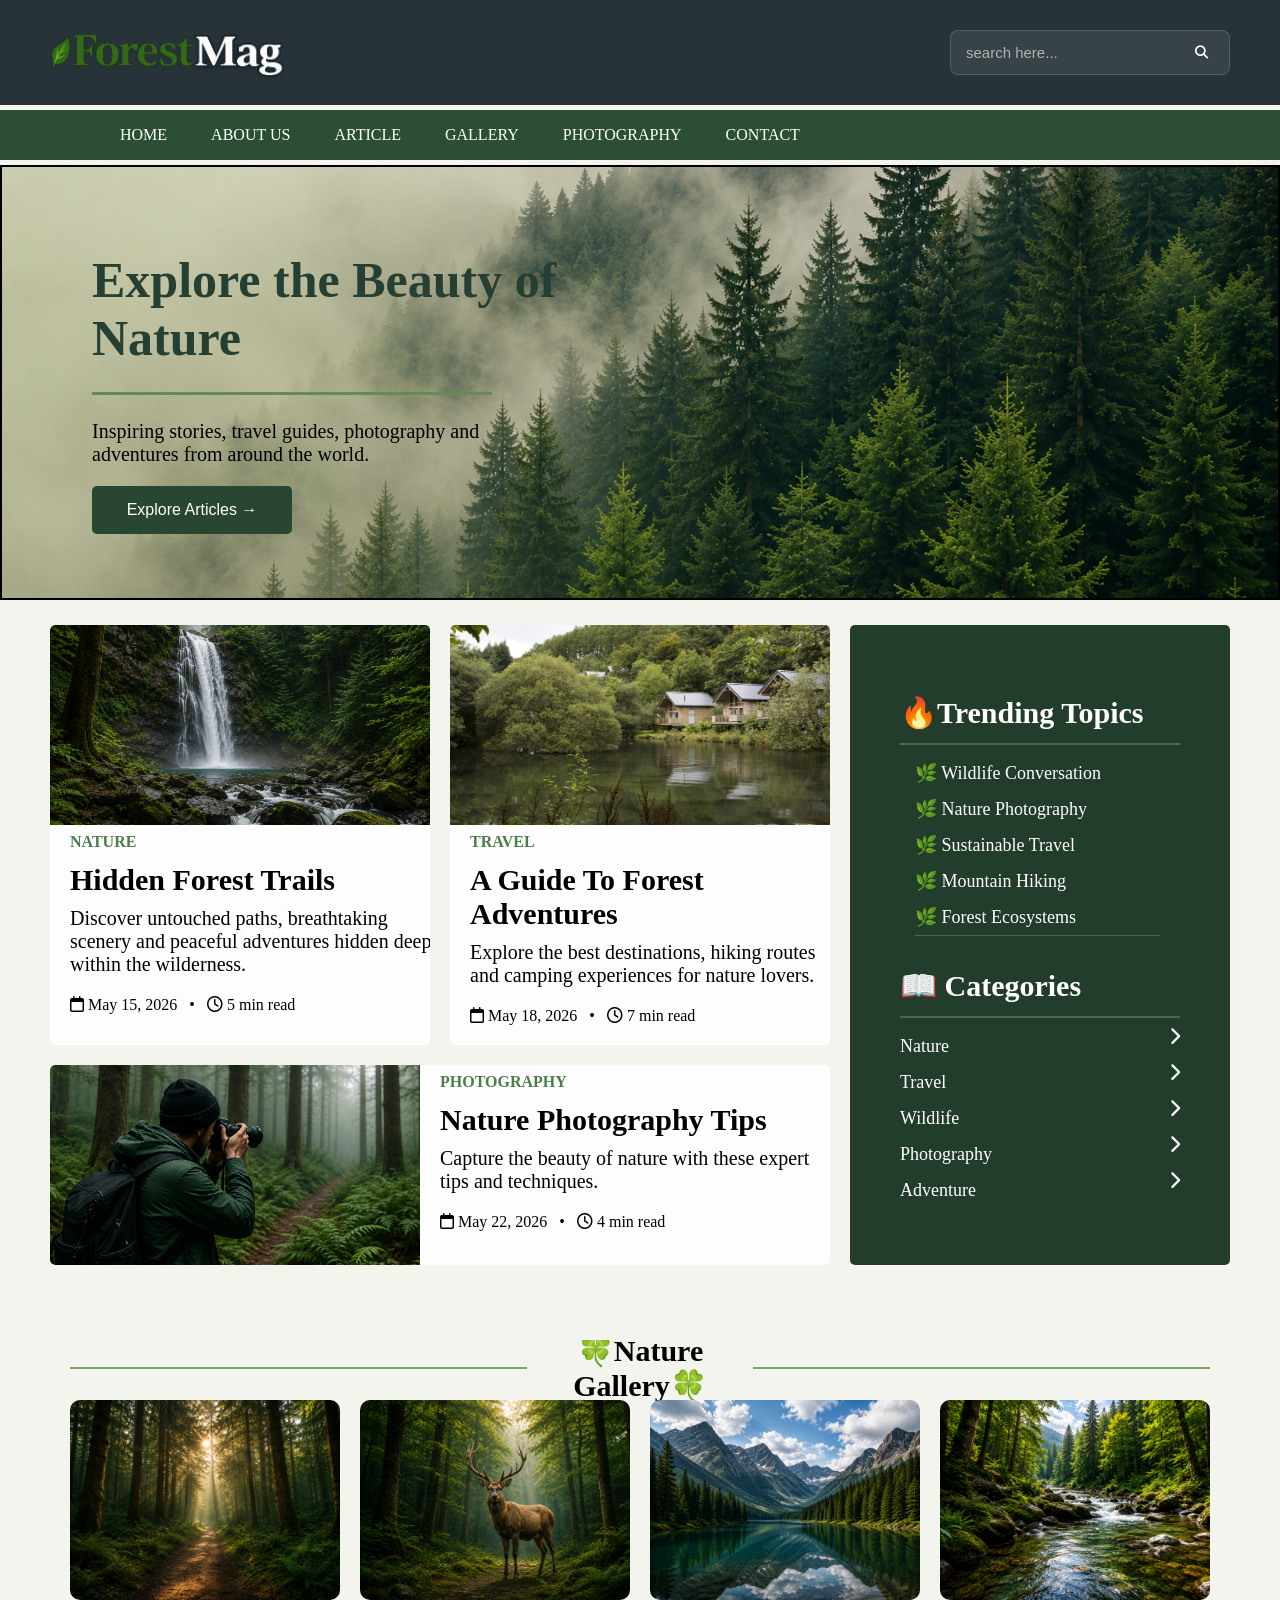
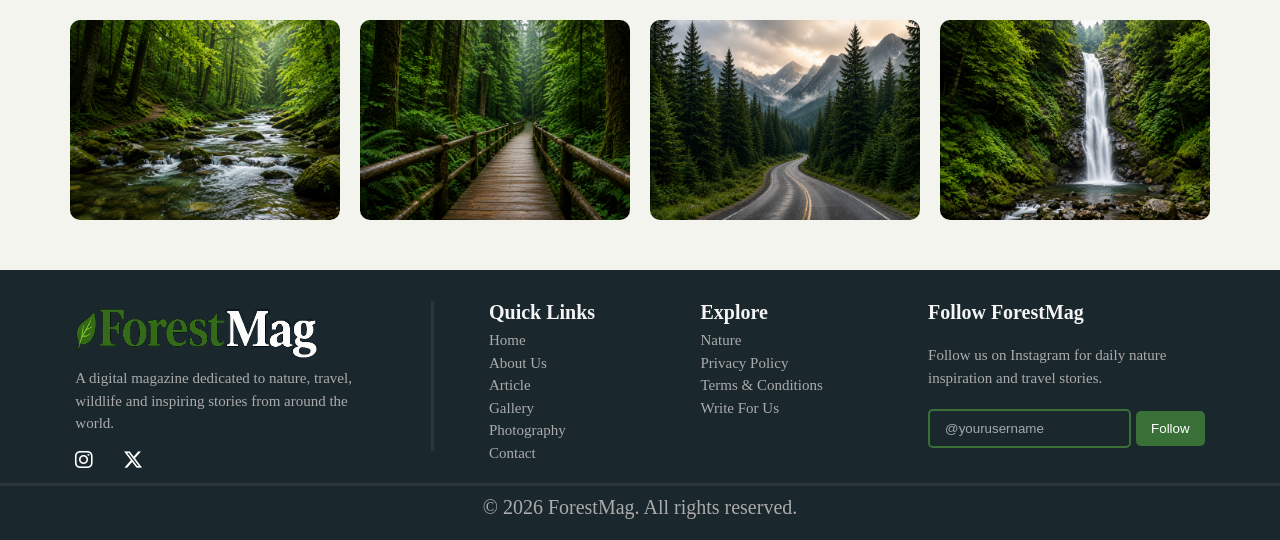
==== commit 10dd9575: "Update index.html" ====
--- a/index.html
+++ b/index.html
@@ -186,6 +186,9 @@
                     <button>Follow</button>
                 </div>
             </div>
+            <div class="footer2">
+                <p>© 2026 ForestMag. All rights reserved.</p>
+            </div>
         </div>
     </div>
     <script src="external.js"></script>
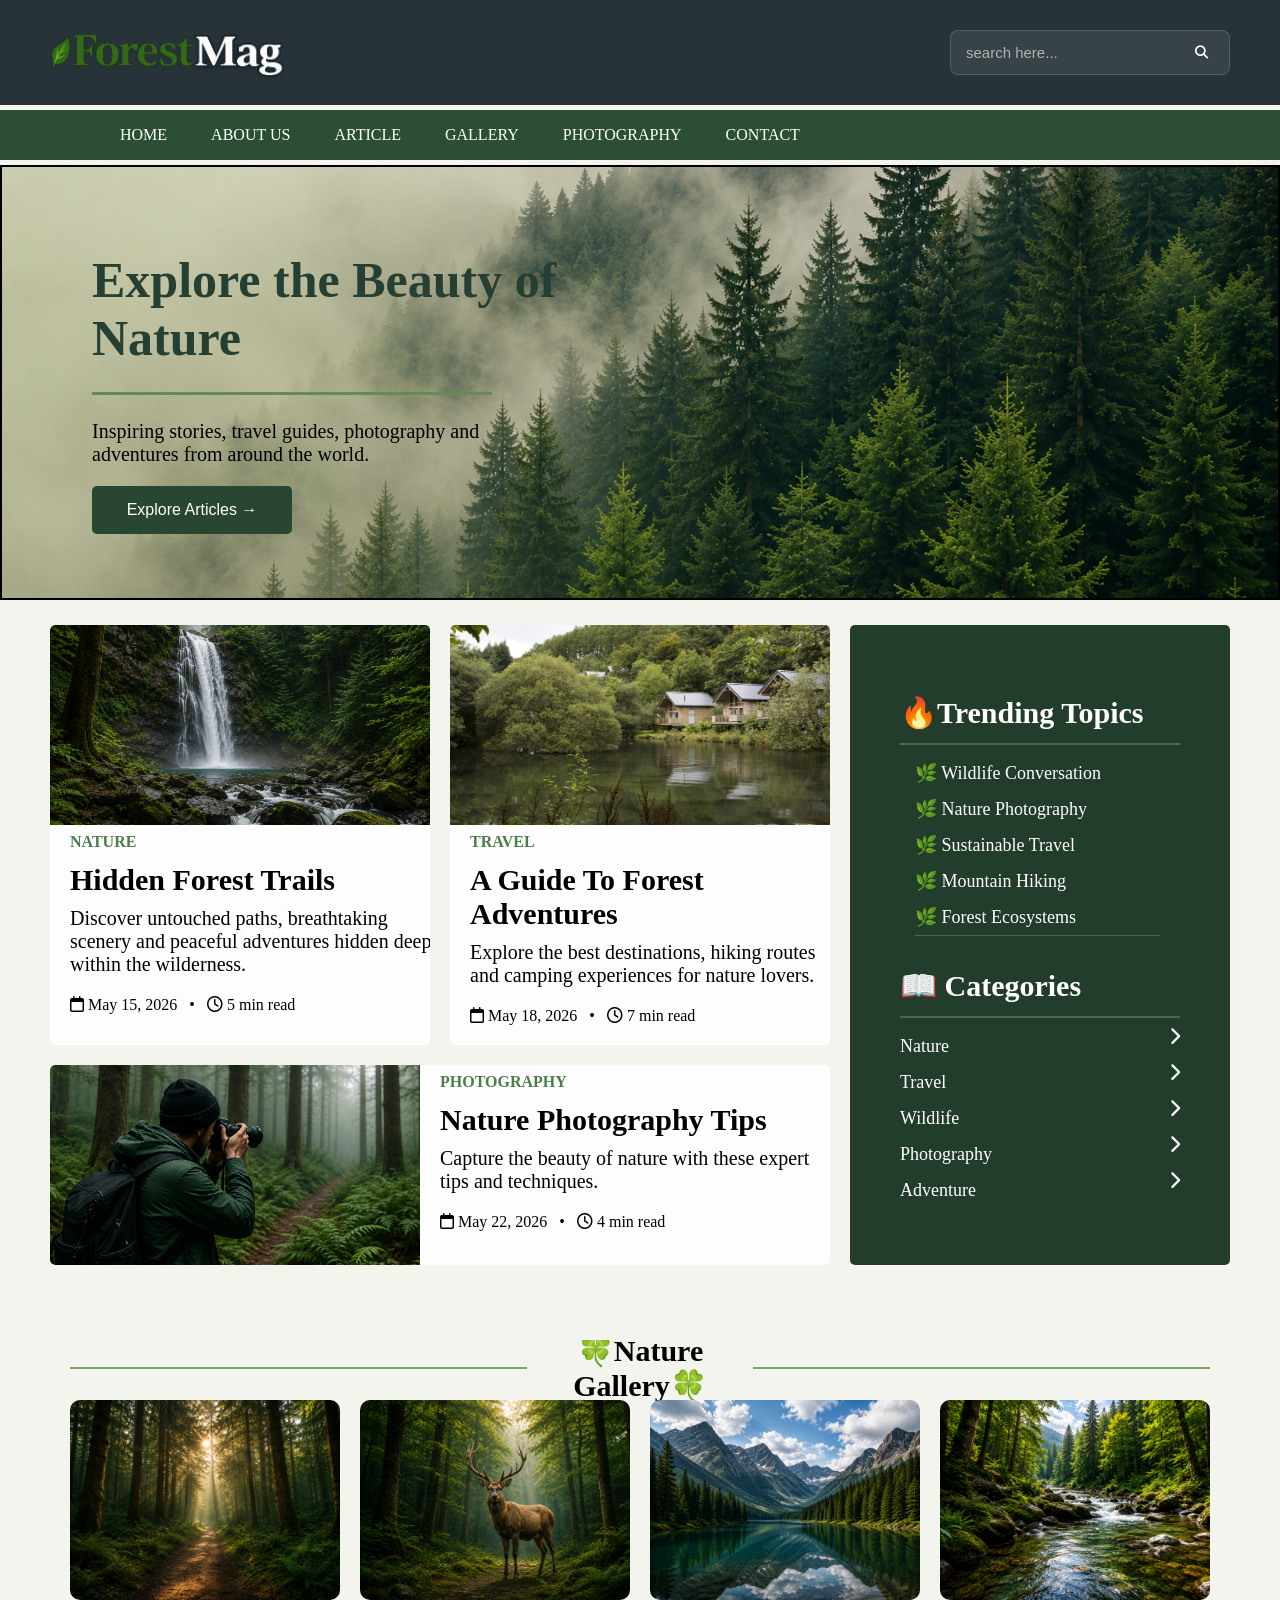
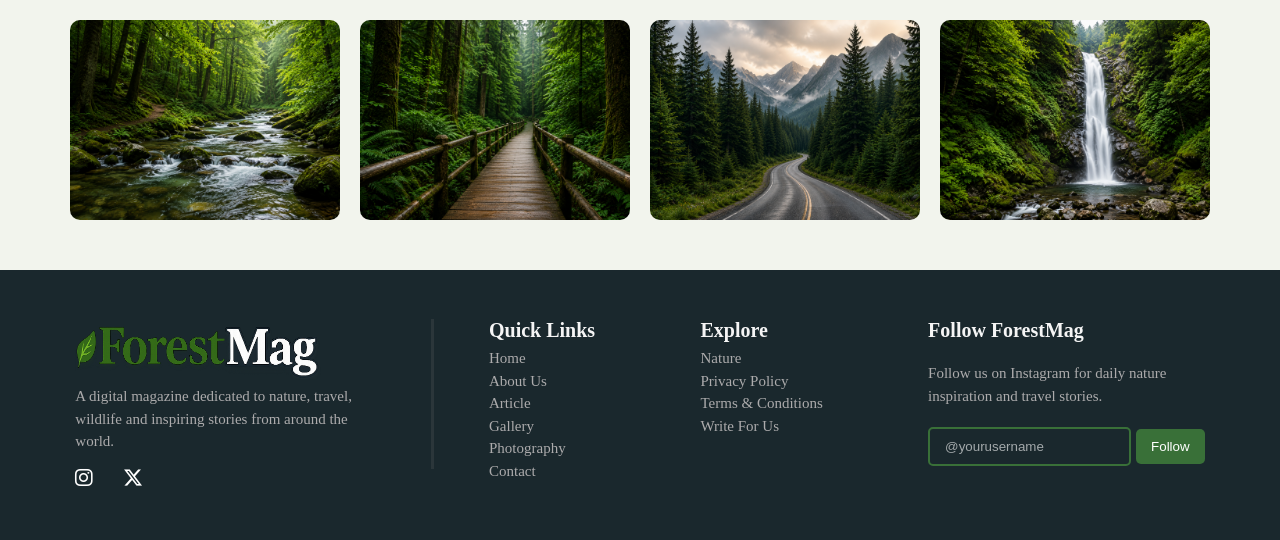
==== commit 860532ec: "Update index.html" ====
--- a/index.html
+++ b/index.html
@@ -186,9 +186,9 @@
                     <button>Follow</button>
                 </div>
             </div>
-            <div class="footer2">
+            <!-- <div class="footer2">
                 <p>© 2026 ForestMag. All rights reserved.</p>
-            </div>
+            </div> -->
         </div>
     </div>
     <script src="external.js"></script>
--- a/style.css
+++ b/style.css
@@ -573,6 +573,7 @@
 }
 
 .footer2{
+    width: 100%;
     border-top: 3px solid rgb(43, 54, 58);
     text-align: center;
 }
@@ -588,7 +589,7 @@
 @media(max-width: 391px){
     .container{
         grid-template-columns: repeat(1, 1fr);
-        grid-template-rows: repeat(89, 50px);
+        grid-template-rows: repeat(91, 50px);
         grid-gap: 0px;
         position: relative;
     }
@@ -800,7 +801,7 @@
     }
 
     .nine{
-        grid-area: 80/1/90/2;
+        grid-area: 80/1/91/2;
         margin-top: 20px;
         justify-content: flex-start;
         flex-wrap: wrap;
@@ -834,7 +835,7 @@
         margin-bottom: 50px;
     }
     .footer2{
-        width: 350px;
+        width: 100%;
         margin: 0px 20px;
     }
     .footer2 p{
@@ -1506,4 +1507,4 @@
     display: flex;
     flex-direction: column;
     justify-content: center;
-} +} 
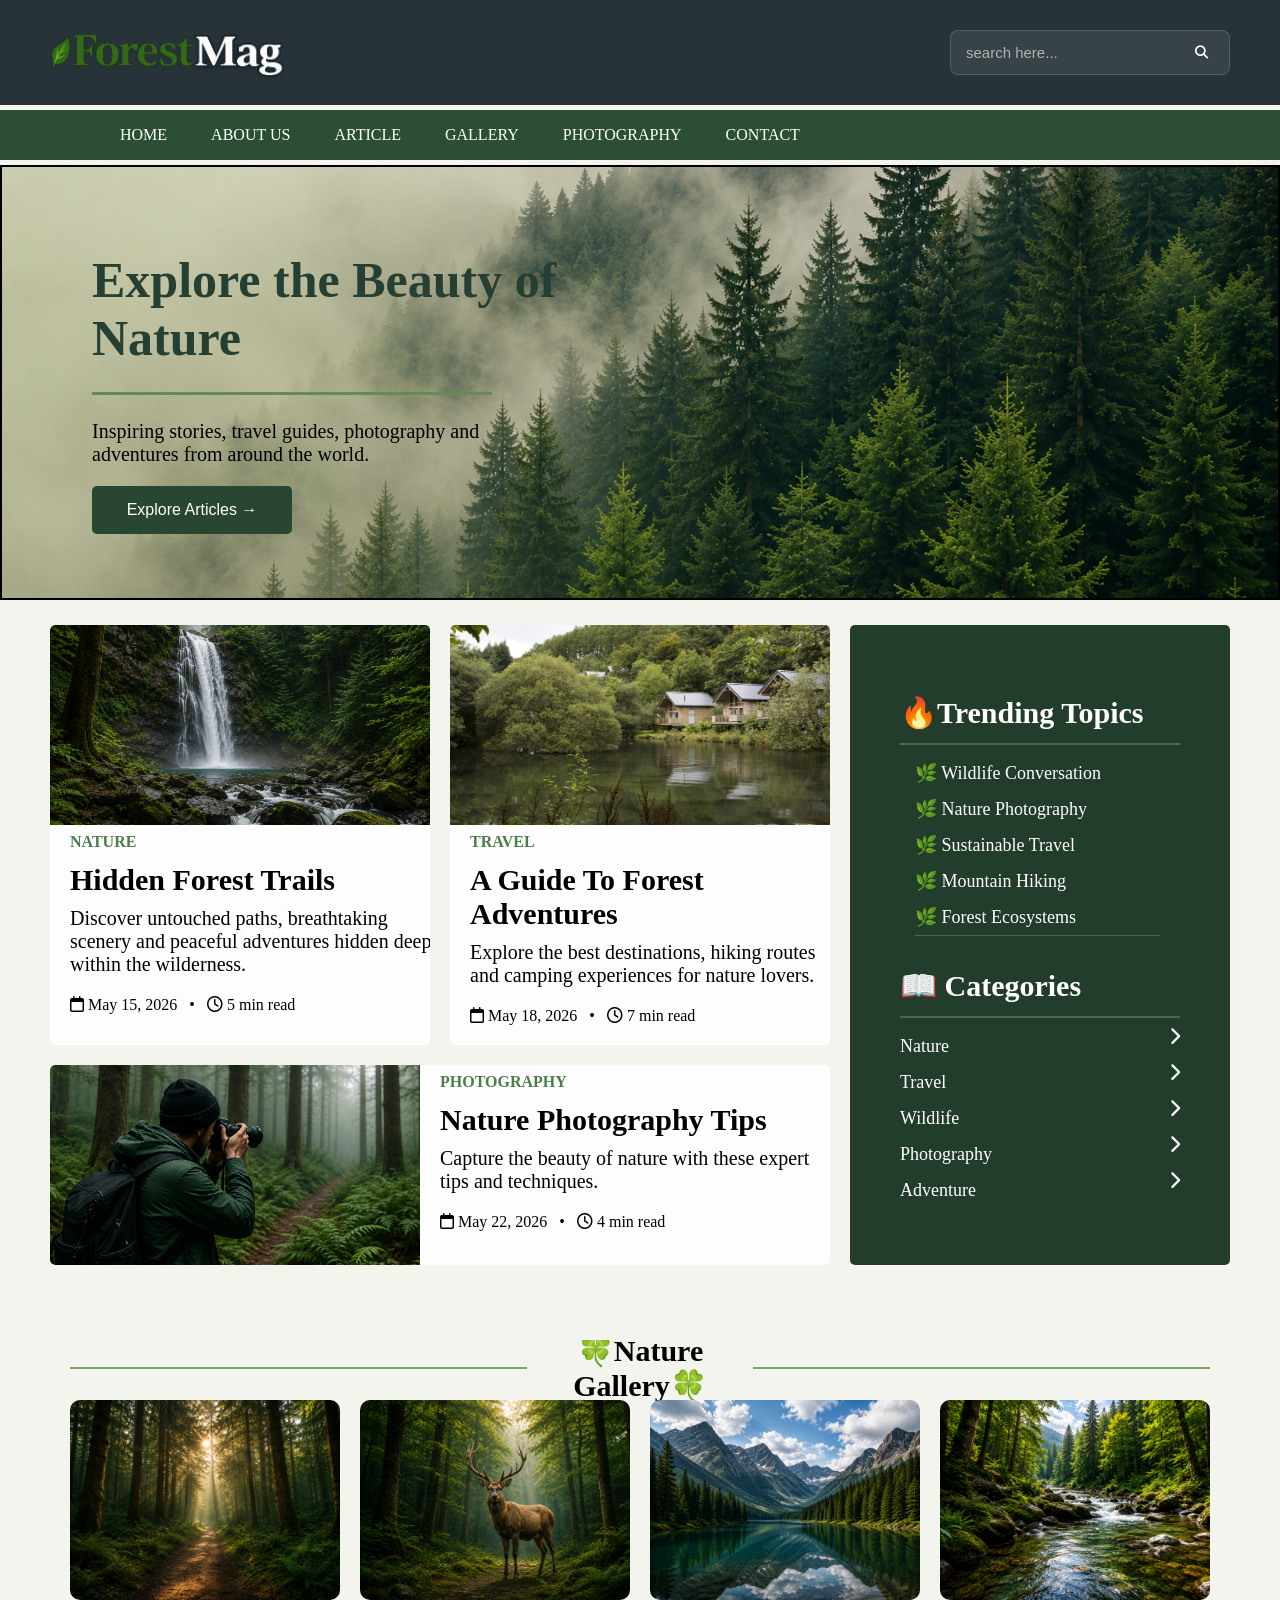
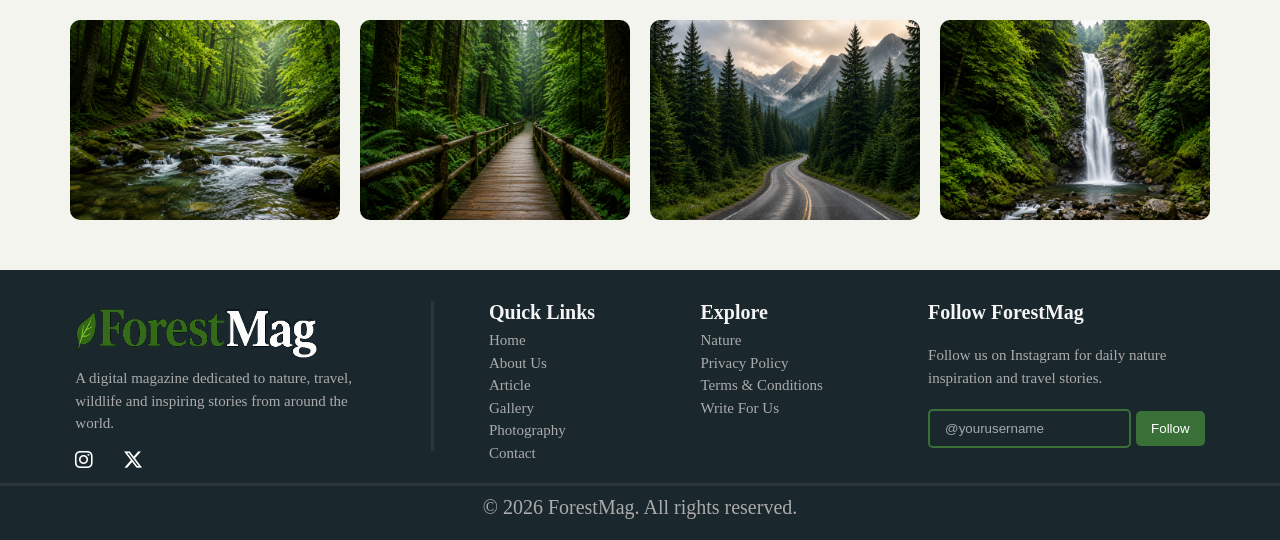
==== commit 01868f6c: "Update index.html" ====
--- a/index.html
+++ b/index.html
@@ -186,9 +186,9 @@
                     <button>Follow</button>
                 </div>
             </div>
-            <!-- <div class="footer2">
+            <div class="footer2">
                 <p>© 2026 ForestMag. All rights reserved.</p>
-            </div> -->
+            </div>
         </div>
     </div>
     <script src="external.js"></script>
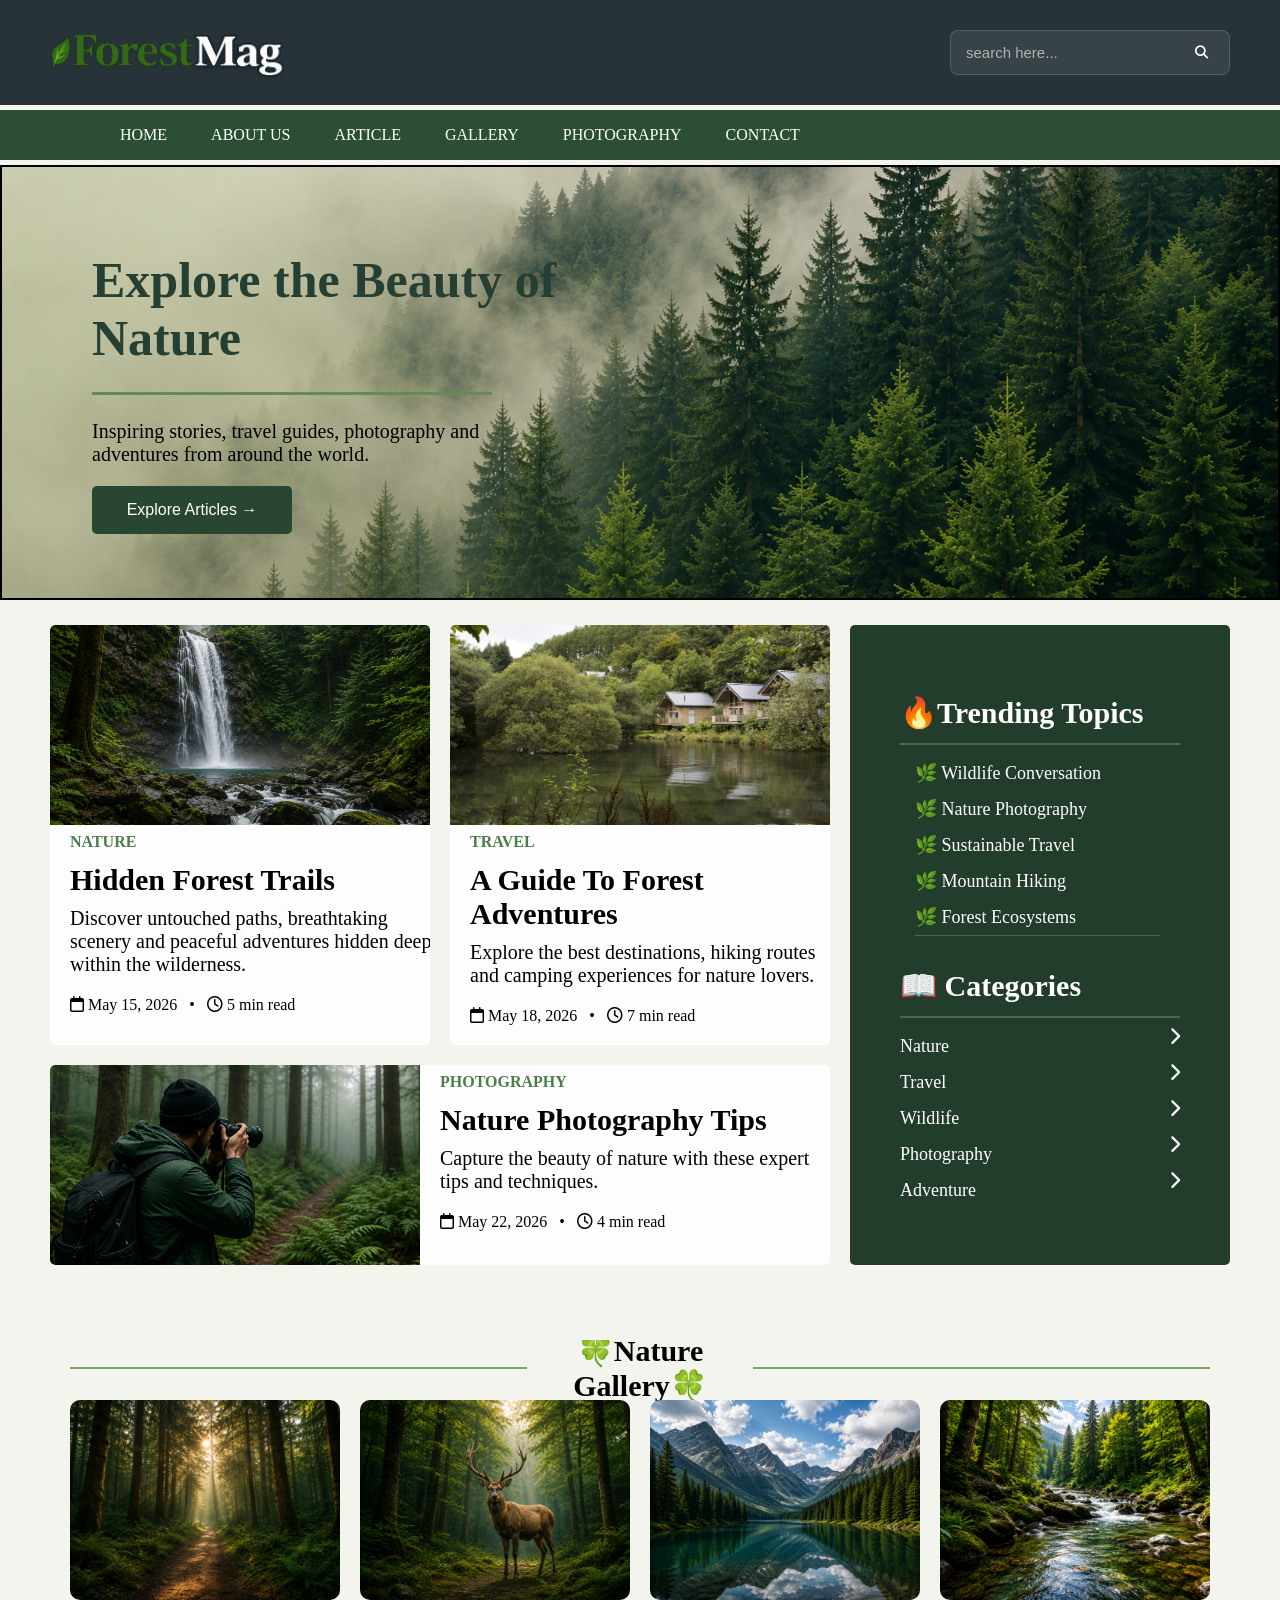
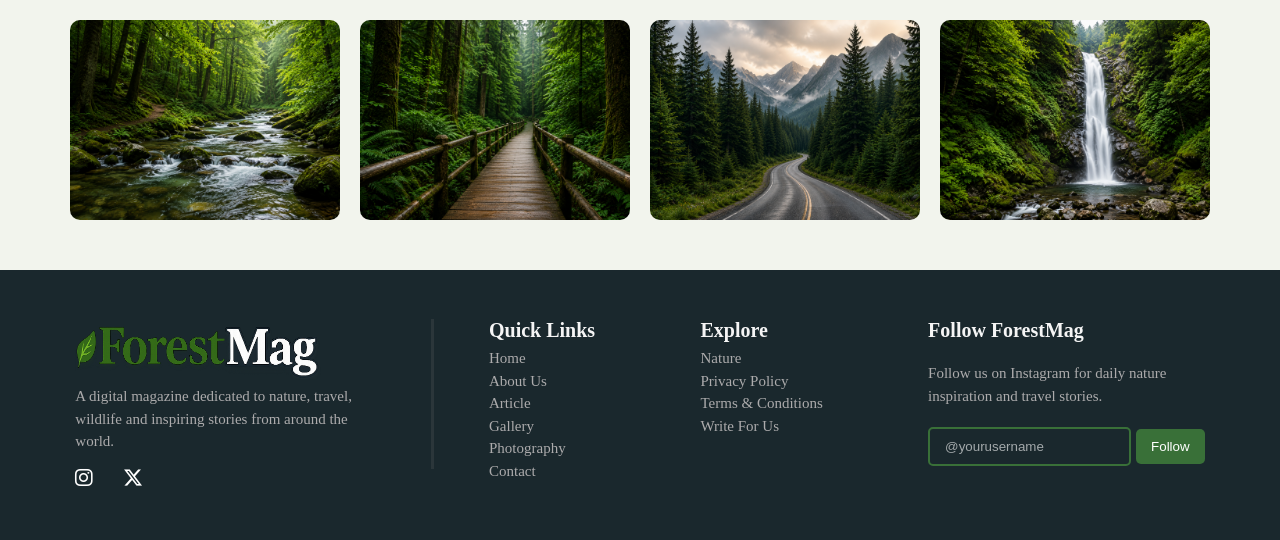
==== commit 18041fb0: "Update index.html" ====
--- a/index.html
+++ b/index.html
@@ -186,9 +186,9 @@
                     <button>Follow</button>
                 </div>
             </div>
-            <div class="footer2">
+            <!-- <div class="footer2">
                 <p>© 2026 ForestMag. All rights reserved.</p>
-            </div>
+            </div> -->
         </div>
     </div>
     <script src="external.js"></script>
--- a/style.css
+++ b/style.css
@@ -573,9 +573,9 @@
 }
 
 .footer2{
-    width: 100%;
     border-top: 3px solid rgb(43, 54, 58);
     text-align: center;
+    width: 100%;
 }
 
 .footer2 p{
@@ -589,7 +589,7 @@
 @media(max-width: 391px){
     .container{
         grid-template-columns: repeat(1, 1fr);
-        grid-template-rows: repeat(91, 50px);
+        grid-template-rows: repeat(89, 50px);
         grid-gap: 0px;
         position: relative;
     }
@@ -801,7 +801,7 @@
     }
 
     .nine{
-        grid-area: 80/1/91/2;
+        grid-area: 80/1/90/2;
         margin-top: 20px;
         justify-content: flex-start;
         flex-wrap: wrap;
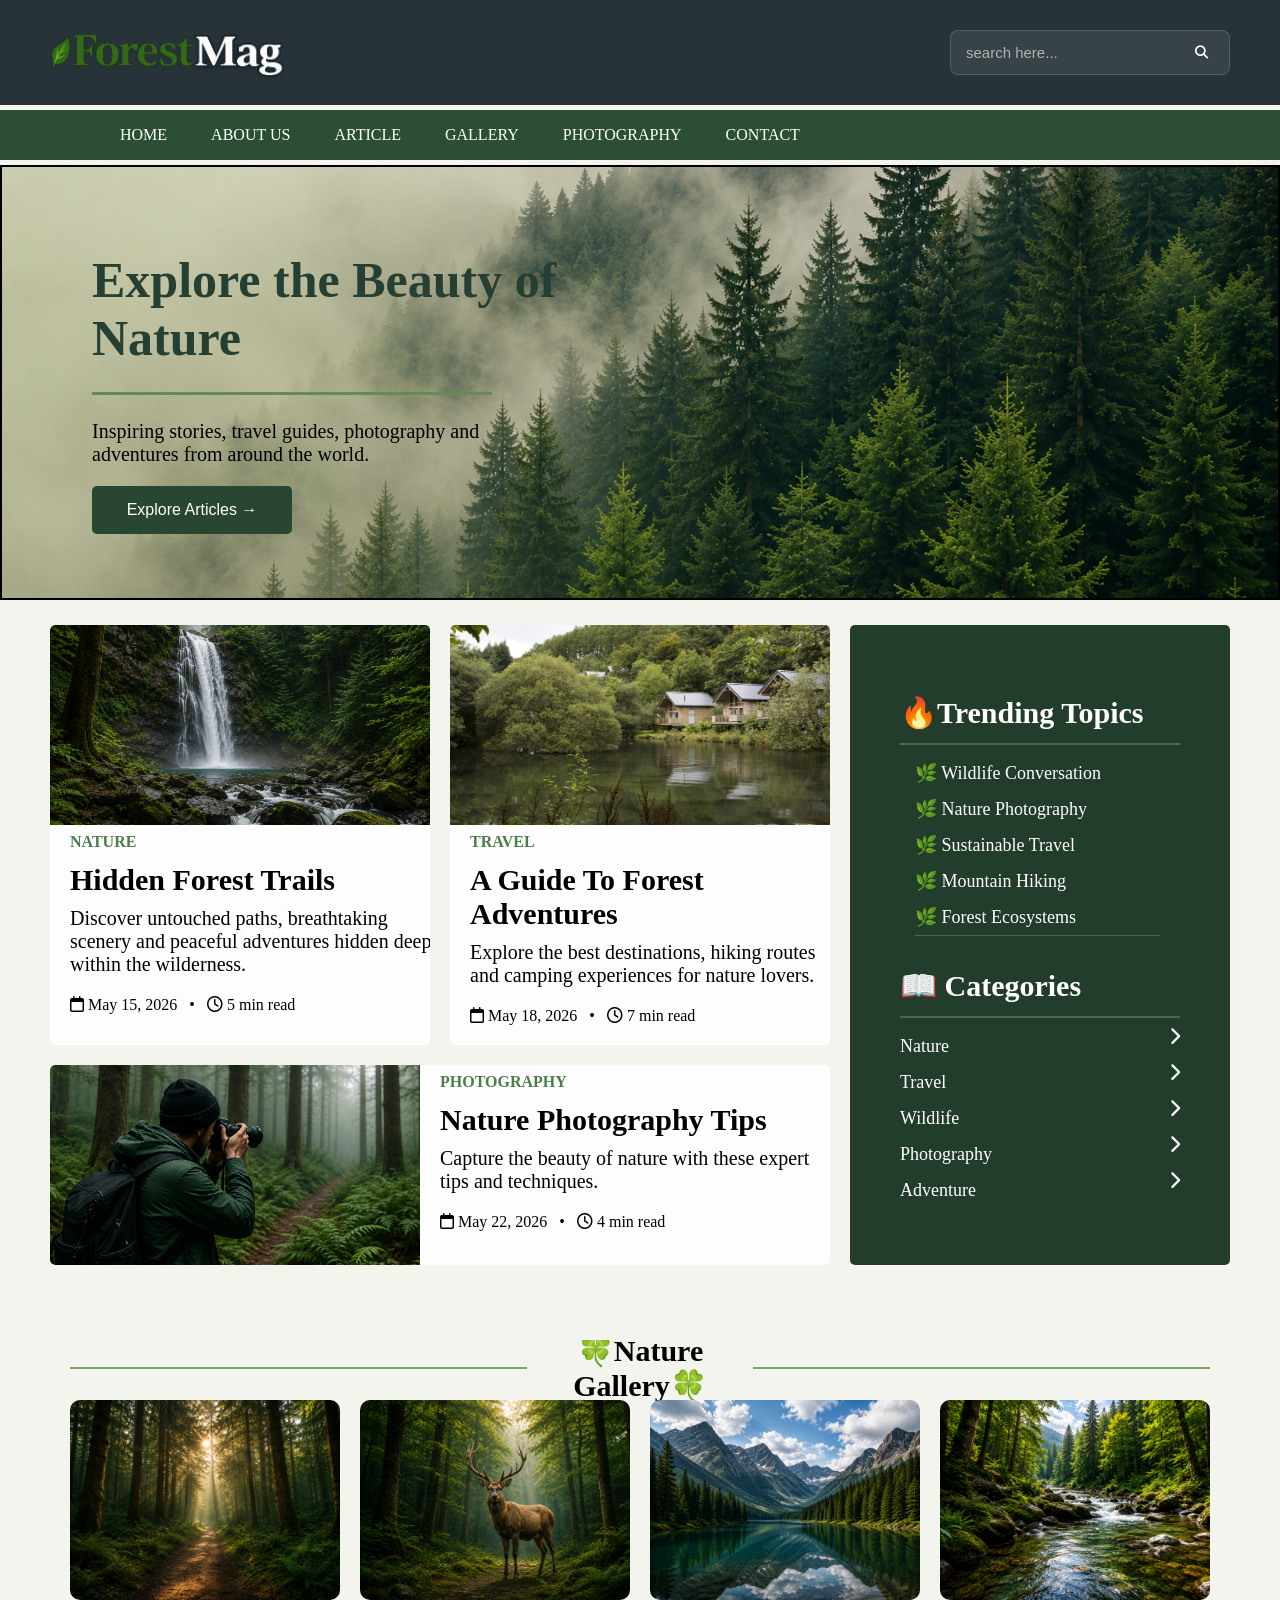
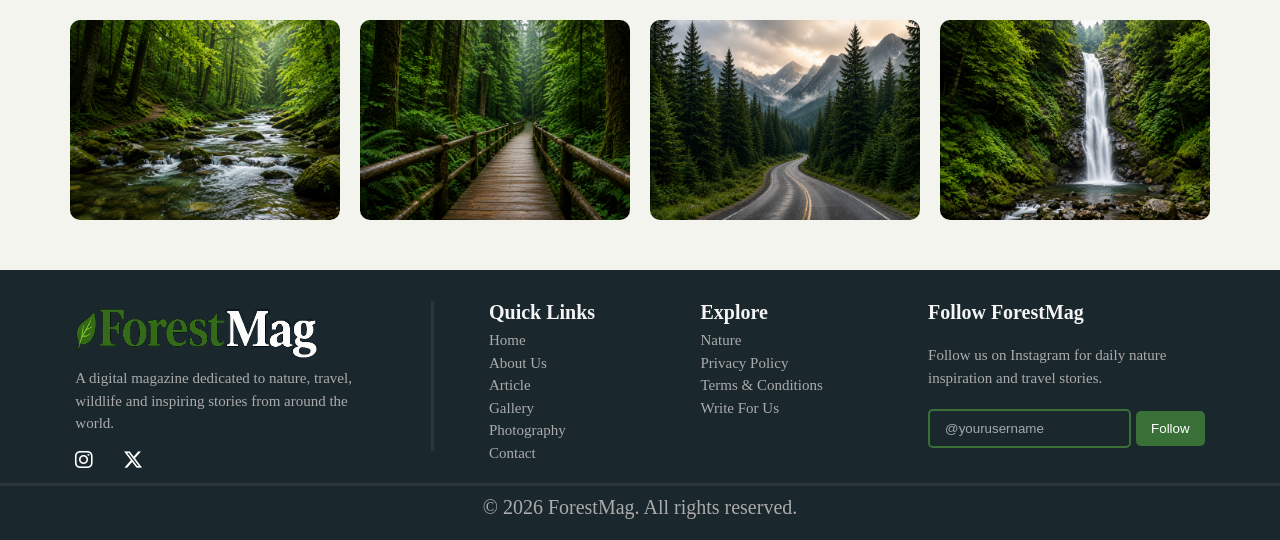
==== commit 1466d7e0: "Update index.html" ====
--- a/index.html
+++ b/index.html
@@ -186,9 +186,9 @@
                     <button>Follow</button>
                 </div>
             </div>
-            <!-- <div class="footer2">
+            <div class="footer2">
                 <p>© 2026 ForestMag. All rights reserved.</p>
-            </div> -->
+            </div>
         </div>
     </div>
     <script src="external.js"></script>
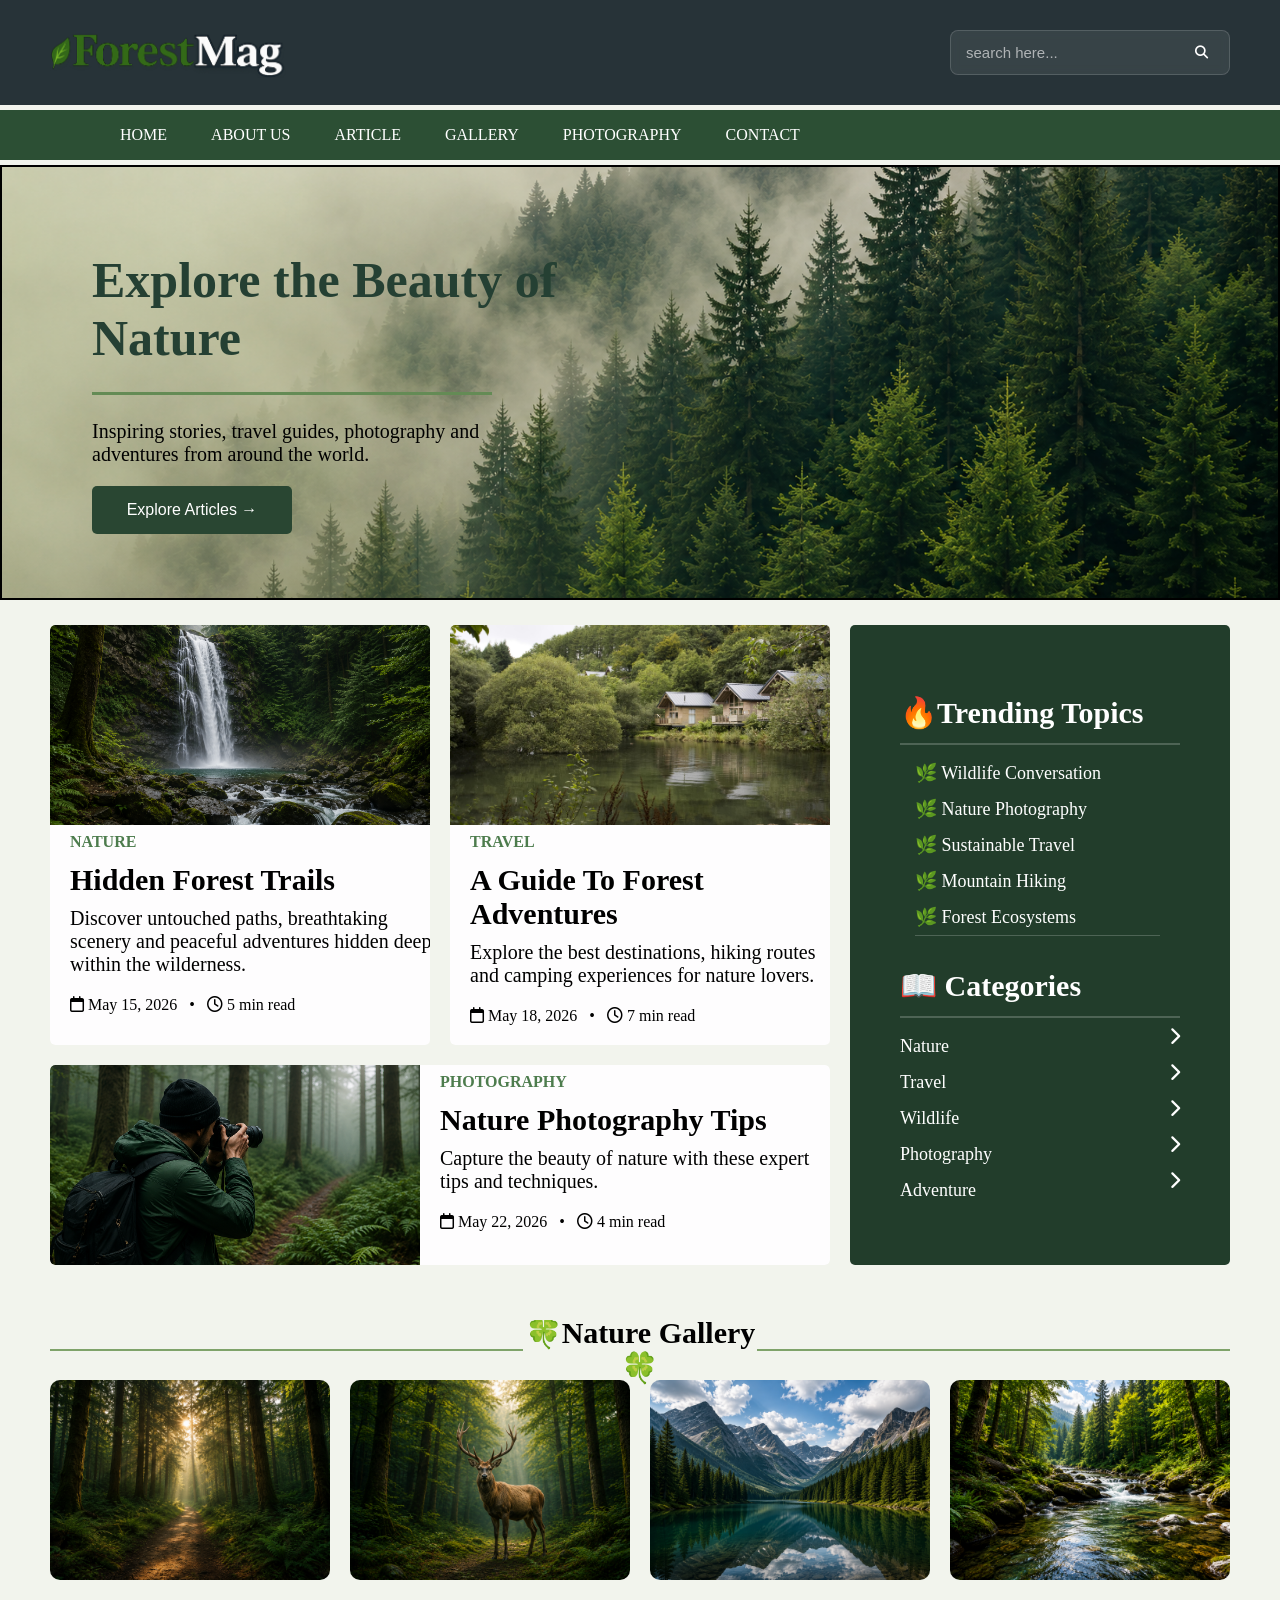
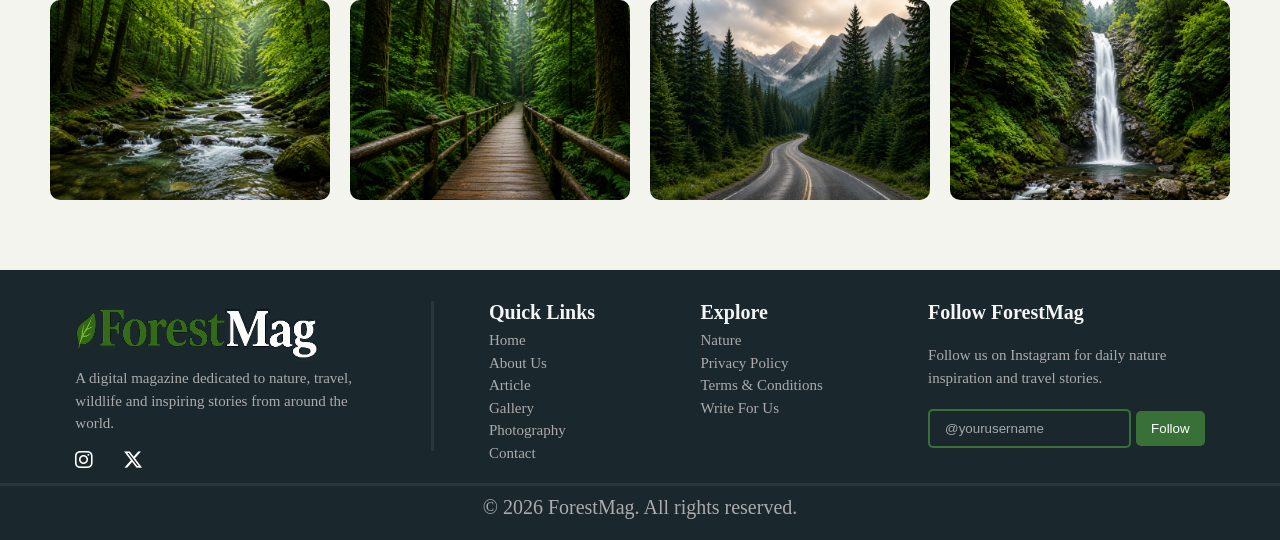
==== commit 8b9b2d4b: "Update index.html" ====
--- a/index.html
+++ b/index.html
@@ -3,7 +3,7 @@
 <head>
     <meta charset="UTF-8">
     <meta name="viewport" content="width=device-width, initial-scale=1.0">
-    <title>Grid Layout</title>
+    <title>Forestmag</title>
     <link rel="stylesheet" href="style.css">
     <link rel="stylesheet" href="https://cdnjs.cloudflare.com/ajax/libs/font-awesome/6.7.2/css/all.min.css">
 </head>
@@ -11,6 +11,7 @@
     <div class="container">
 
         <!-- header -->
+         
         <div id="background-overlay"></div>
         <div class="items one">
             <img src="images/logo.png" alt="ForestMag logo" id="logo" height="50px" width="240px">
@@ -20,8 +21,11 @@
                     <i class="fa-solid fa-magnifying-glass"></i>
                 </button>
             </div>
-            <button class="hamburger"><img src="images/hamburger.png" alt="hamburger" height="50px" width="60px"></button>
-            <button class="cross-icon"><img src="images/cross icon.png" alt="crossicon" height="60px" width="85px"></button>
+            <button id="main">
+                <span class="ham burger1"></span>
+                <span class="ham burger2"></span>
+                <span class="ham burger3"></span>
+            </button>
         </div>
         
         <!-- navbar -->
@@ -173,8 +177,8 @@
                 <div class="footerthree">
                     <h4>Explore</h4>
                     <a href="#">Nature</a>
-                    <a href="#">Privacy Policy</a>
-                    <a href="#">Terms & Conditions</a>
+                    <a href="privacy.html">Privacy Policy</a>
+                    <a href="term&condition.html">Terms & Conditions</a>
                     <a href="#">Write For Us</a>
                 </div>
                 <div class="footerfour">
--- a/style.css
+++ b/style.css
@@ -2,7 +2,6 @@
     margin: 0;
     padding: 0;
     box-sizing: border-box;
-    /* font-family: 'Roboto', sans-serif !important; */
 }
 
 html,body{
@@ -18,11 +17,11 @@
     grid-template-rows: repeat(39, 50px);
     grid-auto-rows: 100px;
     grid-gap: 5px;
-    
     position: relative;
 }
 
 .items{
+    width: 100%;
     border: 2px solid black;
 }
 
@@ -87,7 +86,7 @@
     padding: 6px;
 }
 
-.hamburger{
+/* .hamburger{
     background: transparent; 
     border: none; 
     display: none;
@@ -96,6 +95,10 @@
 .cross-icon{
     background: transparent;
     border: none;
+    display: none;
+} */
+
+#main{
     display: none;
 }
 
@@ -116,10 +119,6 @@
 .search-2{
     display: none;
 }
-/* 
-#background-overlay{
-    display: none;
-} */
 
 nav{
     margin-left: 100px;
@@ -156,7 +155,6 @@
     grid-area: 4/1/12/13;
     text-align: center;
     font-size: 25px;
-    align-content: center;
     background-image: url(images/hero-section.png);
     background-size: cover;
     text-align: left;
@@ -259,7 +257,7 @@
     border-radius: 5px;
     padding: 50px;
     line-height: 2;
-    : 'Times New Roman', Times, serif ;
+    font-family: 'Times New Roman', Times, serif ;
     color: white;
 }
 
@@ -319,7 +317,7 @@
 .arth3{
     font-size: 30px;
     margin: 10px 20px;
-    : 'Times New Roman', Times, serif;
+    font-family: 'Times New Roman', Times, serif;
 }
 
 .artp{
@@ -359,10 +357,9 @@
     grid-area: 25/1/35/13;
     display: grid ;
     grid-template: 20px 200px 200px / repeat(4, 1fr);
-    padding: 20px;
+    padding: 20px 50px; 
     grid-gap: 20px;
     border: none;
-    margin: 20px 50px;
     overflow: hidden;
 }
 
@@ -372,8 +369,8 @@
     font-size: 30px;
     display: flex;
     align-items: center;
-    : 'Times New Roman', Times, serif;
-    margin-bottom: 5px;
+    font-family: 'Times New Roman', Times, serif;
+    margin: 0px auto;
 }
 
 .dd0 hr{
@@ -429,6 +426,7 @@
 /* footer main-page */
 
 .nine{
+    width: 100%;
     grid-area: 35/1/40/13;
     font-size: 25px;
     align-content: center;
@@ -586,21 +584,22 @@
 
 /* index media */
 
-@media(max-width: 391px){
+@media(max-width: 480px){
     .container{
         grid-template-columns: repeat(1, 1fr);
-        grid-template-rows: repeat(89, 50px);
+        grid-template-rows: repeat(91, 50px);
         grid-gap: 0px;
         position: relative;
     }
     
     .one{
         grid-area: 1/1/2/2;
+        padding: 5px 20px;
 
     }
     
     #logo{
-        margin-left: 15px;
+        margin-left: 0px;
         height: 1.7rem;
         width: 8rem;
     }
@@ -608,25 +607,41 @@
     .search{
         display: none;
     }
-
-    .hamburger{
+    
+    #main{
+        width: 30px;
+        height: 22px;
         display: flex;
-        margin-right: 10px;
-        z-index: 1000;
-    }
-
-    .hamburger.active{
-        display: none;
-    } 
-
-    .cross-icon{
-        display: none;
-    }
-
-    .cross-icon.active{
-        margin-right: 2px;
-        display: flex;
-        z-index: 1000;
+        flex-direction: column;
+        justify-content: space-between;
+        cursor: pointer;
+        border: none;
+        background: transparent;
+        padding-right: 0px;
+    }
+    .ham{
+        background-color: white;    
+        height: 3px;
+        width: 100%;   
+        border-radius: 5px;
+        transition:transform .35s ease, opacity .35s ease;
+        transform-origin: center;
+        position: absolute;
+        left: 0;
+    }
+
+    .burger1 { top: 0; }
+    .burger2 { top: 10px; } 
+    .burger3 { top: 20px; }
+
+    .burger2.active{
+        opacity: 0;
+    }
+    .burger1.active{
+        transform: translateY(10px) rotate(45deg);
+    }
+    .burger3.active{
+        transform: translateY(-10px) rotate(-45deg);
     }
    
     .two{
@@ -646,6 +661,8 @@
         display: inline;
         visibility: visible;
         border: none;
+        position: sticky;
+        top: 50px;
     }
 
     .search-2{
@@ -724,7 +741,6 @@
         display: flex;
         flex-direction: column;
         align-items: center;
-        padding: ;
     }
 
     .artcont{
@@ -733,18 +749,19 @@
         display: block;
     }
     .arth3{
-        font-size: 1.7rem;
+        font-size: 1.4rem;
         padding: 2px 0px;
         text-align: center;
         width: 250px;
     }
     .artp{
-        font-size: 1rem;
+        font-size: 0.9rem;
         width: 250px;
         text-align: center;
         margin: 0px;
     }
     .artdate{
+        font-size: 1rem;
         padding: 4px 0px;
     }
 
@@ -764,6 +781,7 @@
     .sidebarul{
         font-size: 16px;
         margin: 0px 5px 10px 25px;
+        width: 80%;
     }
     .category-item{
         margin: 5px 10px;
@@ -788,12 +806,12 @@
         grid-area: 44/1/55/2;
         grid-template-columns: 1fr;
         grid-template-rows: 20px repeat(8, 200px);
-        margin: 20px 30px;
-        padding: 0px;
+        margin: 0;
+        padding: 20px 30px;
         overflow: visible;
     }
     .dd0{
-        font-size: 23px;
+        font-size: 20px;
         grid-column: 1/2;
     }
     .dd0 hr{
@@ -801,7 +819,8 @@
     }
 
     .nine{
-        grid-area: 80/1/90/2;
+        width: 100%;
+        grid-area: 80/1/92/2;
         margin-top: 20px;
         justify-content: flex-start;
         flex-wrap: wrap;
@@ -812,7 +831,7 @@
         margin: 0px;
     }
     .footer hr{
-        width: 320px;
+        width: 80%;
         height: 3px;
         margin: 20px auto;
     }
@@ -832,11 +851,17 @@
     }
 
     .footerfour{
-        margin-bottom: 50px;
+        padding-bottom: 50px;
+    }
+    .footerfour input{
+        width: 70%;
+        padding: 9px 10px;
+    }
+    .footerfour button{
+        padding: 10px;
     }
     .footer2{
-        width: 100%;
-        margin: 0px 20px;
+        width: 90%;    
     }
     .footer2 p{
         font-size: 14px;
@@ -852,7 +877,6 @@
     grid-template-rows: repeat(47, 50px);
     grid-auto-rows: 100px;
     grid-gap: 5px;
-    
     position: relative;
 }
 
@@ -874,11 +898,18 @@
 
 #about-heroh1{
     color: white;
-    width: 310px;
-    : 'Times New Roman', Times, serif;
+    width:auto;
+    font-family: 'Times New Roman', Times, serif;
     text-shadow: -10px -10px 50px rgba(0,0,0,1), px 2px 4px rgba(0,0,0,0.3);
     margin: 10px 20px 10px 150px;
     font-size: 45px;
+}
+
+.about-three1 hr{
+    width: 50px; 
+    height: 1px; 
+    border: 1px solid rgb(114, 151, 57); 
+    margin: 10px 20px 10px 150px;
 }
 
 #about-herop{
@@ -907,7 +938,7 @@
 
 .about-cont{
     margin: 30px 150px 30px 20px;
-    : 'Times New Roman', Times, serif;
+    font-family: 'Times New Roman', Times, serif;
 }
 
 #about-fourb{
@@ -958,7 +989,7 @@
 
 #about-fiveh2{
     text-align: center;
-    : 'Times New Roman', Times, serif;
+    font-family: 'Times New Roman', Times, serif;
     margin: 5px 0px;
     font-size: 35px;
 }
@@ -997,13 +1028,13 @@
 .five-iconb{
     font-size: 20px;
     text-align: center;
-    : 'Times New Roman', Times, serif;
+    font-family: 'Times New Roman', Times, serif;
 }
 
 .five-iconp{
     width: 130px;
     font-size: 16px;
-    : 'Times New Roman', Times, serif;
+    font-family: 'Times New Roman', Times, serif;
     text-align: center;
     width: 150px;
     margin-top: 5px;
@@ -1038,7 +1069,7 @@
 #about-sixh2{
     grid-column: 1/5;
     text-align: center;
-    : 'Times New Roman', Times, serif;
+    font-family: 'Times New Roman', Times, serif;
     font-size: 35px;
 }
 
@@ -1059,7 +1090,7 @@
     border-radius: 15px 15px 0px 0px;
 }
 
-#about-sixrow2{
+.about-sixrow2{
     grid-area: 2/1/3/2;
     background-color: rgb(224, 227, 216);
     margin: 0px 10px 10px 10px;
@@ -1082,7 +1113,7 @@
     border-radius: 15px 15px 0px 0px;
 }
 
-#about-sixrow-two2{
+.about-sixrow-two2{
     grid-area: 2/1/3/2;
     background-color: rgb(224, 227, 216);
     margin: 0px 10px 10px 10px;
@@ -1105,7 +1136,7 @@
     border-radius: 15px 15px 0px 0px;
 }
 
-#about-sixrow-three2{
+.about-sixrow-three2{
     grid-area: 2/1/3/2;
     background-color: rgb(224, 227, 216);
     margin: 0px 10px 10px 10px;
@@ -1128,7 +1159,7 @@
     border-radius: 15px 15px 0px 0px;
 }
 
-#about-sixrow-four2{
+.about-sixrow-four2{
     grid-area: 2/1/3/2;
     background-color: rgb(224, 227, 216);
     margin: 0px 10px 10px 10px;
@@ -1139,7 +1170,13 @@
     display: block;
     margin: 30px 10px 0px 25px;
     font-size: 20px;
-    : 'Times New Roman', Times, serif;
+    font-family: 'Times New Roman', Times, serif;
+}
+.sixrowp{
+    margin: 10px 10px 10px 25px; 
+    font-family: 'Times New Roman', Times, serif; 
+    font-size: 14px; 
+    width: 190px;
 }
 
 .impact-card-container{
@@ -1192,14 +1229,14 @@
 
 .impact-card-container2 h2{
     color: white;
-    : 'Times New Roman', Times, serif;
+    font-family: 'Times New Roman', Times, serif;
     margin: 5px;
 }
 
 .impact-card-container2 p{
     color: white;
     font-size: 14px;
-    : 'Times New Roman', Times, serif;
+    font-family: 'Times New Roman', Times, serif;
 }
 
 .explore-article{
@@ -1218,8 +1255,9 @@
 
 .explore-article1 h2{
     font-size: 35px;
-    : 'Times New Roman', Times, serif;
-    width: 400px;
+    font-family: 'Times New Roman', Times, serif;
+    width:100%;
+    max-width:100%;
 }
 
 .explore-article1 p{
@@ -1266,6 +1304,353 @@
     justify-content: center;
 } 
 
+/* media About-us */
+
+@media(max-width: 480px){
+    .container2{
+        grid-template-columns: repeat(1, 1fr);
+        grid-template-rows: repeat(99, 50px);
+        grid-gap: 0px;
+        position: relative;
+        width: 100%;
+    }
+
+    .one{
+        grid-area: 1/1/2/2;
+        padding: 5px 20px;
+    }
+
+    #logo{
+        margin-left: 0px;
+        height: 1.7rem;
+        width: 8rem;
+    }
+
+    .search{
+        display: none;
+    }
+
+    #main{
+        width: 30px;
+        height: 22px;
+        display: flex;
+        flex-direction: column;
+        justify-content: space-between;
+        cursor: pointer;
+        border: none;
+        background: transparent;
+        padding-right: 0px;
+        position: relative;
+    }
+    .ham{
+        background-color: white;    
+        height: 3px;
+        width: 100%;   
+        border-radius: 5px;
+        transition:transform .35s ease, opacity .35s ease;
+        transform-origin: center;
+        position: absolute;left: 0;
+    }
+    
+    .burger1 { top: 0; }
+    .burger2 { top: 10px; }
+    .burger3 { top: 20px; }
+
+    .burger2.active{
+        opacity: 0;
+    }
+    .burger1.active{
+        transform: translateY(10px) rotate(45deg);
+    }
+    .burger3.active{
+        transform: translateY(-10px) rotate(-45deg);
+    }
+
+    .two{
+        grid-area: 2/1/9/2;
+        position: static;
+        align-items: flex-start;
+        padding-left: 20px;
+        display: none;
+    }
+
+    body.no-scroll{
+        overflow: hidden;
+        height: 100vh;
+    }
+
+    .two.active{
+        display: inline;
+        visibility: visible;
+        border: none;
+        position: sticky;
+        top: 50px;
+    }
+    .search-2{
+        display: flex;
+        margin: 20px 20px;
+    }
+
+    .searchcont{
+        width: 200px;
+        height: 35px;
+        border-radius: 5px;
+    }
+    #background-overlay{
+        position: fixed;
+        inset: 0;
+        background: rgba(0,0,0,0.6);
+        z-index: 998;
+        opacity: 0;
+        visibility: hidden;
+        transition: .3s;
+    }
+    
+    #background-overlay.active{        
+        opacity: 1;
+        visibility: visible;
+    }
+
+    nav{
+        display: flex;
+        flex-direction: column;
+        align-items: flex-start;
+        margin-left: 0px;
+    }
+
+    .headera{
+        margin-top: 20px;
+    }
+
+    
+    .about-three{
+        grid-area: 2/1/7/2;
+        display: flex;
+        flex-direction: column;
+        justify-content: center;
+    }
+    #about-herob{
+        font-size: 1rem;
+        margin: 10px 1rem;
+        width: 200px;
+        color: green;
+    }
+    #about-heroh1{
+        font-size: 1.9rem;
+        margin: 10px 1rem;
+        width: 60%;
+    }
+
+    .about-three1 hr{
+        margin: 10px 1rem;
+    }
+
+    #about-herop{
+        display: none;
+    }
+
+    .about-four{
+        grid-area: 7/1/13/2;
+        grid-template-columns: 1fr;
+        grid-template-rows:auto auto;
+
+    }
+    #about-img{
+        display: none;
+    }
+    .about-cont{
+        display: flex;
+        flex-direction: column;
+        align-items: center;
+        width: 100%;
+        margin: 10px 0;
+        padding: 0 20px;
+    }
+    #about-fourb{
+        text-align: center;
+        font-size: 1rem;
+    }
+    .about-fourhr{
+        margin: 10px auto;
+    }
+    #about-fourh1{
+        font-size: 1.5rem;
+        width: 202px;
+        margin-top: 6px;
+    }
+    .about-fourp{
+        font-size: 1rem;
+        text-align: justify;
+    }
+
+    .about-five{
+        grid-area: 14/1/32/2;
+        grid-gap: 10px;
+        padding: 10px 0px;
+    }
+    #about-fiveb{
+        font-size: 1rem;
+    }
+    #about-fiveh2{
+        font-size: 1.5rem;
+    }
+    .about-fiveicon{
+        display: flex;
+        flex-direction: column;
+        justify-content: center;
+        gap: 10px;
+    }
+    .five-allicons{
+        align-items: center;
+    }
+    .five-iconb{
+        font-size: 1rem;
+    }
+    .five-iconp{
+        font-size: 0.8rem;
+    }
+
+    .about-six{
+        grid-area: 32/1/87/2;
+        grid-template-columns: 1fr;
+        display: flex;
+        flex-direction: column;
+        margin:0;
+        padding:20px;
+        width:100%;
+        box-sizing:border-box;
+    }
+    #about-sixb{
+        font-size: 1rem;
+    }
+    #about-sixhr{
+        margin: 10px auto;
+    }
+    #about-sixh2{
+        font-size: 1.5rem;
+    }
+    .about-sixrow-one,
+    .about-sixrow-two,
+    .about-sixrow-three,
+    .about-sixrow-four{
+        display: flex;
+        flex-direction: column;
+    }
+    #about-sixrow1,
+    #about-sixrow-two1,
+    #about-sixrow-three1,
+    #about-sixrow-four1{
+        height: 200px;
+    }
+    .about-sixrow2,
+    .about-sixrow-two2,
+    .about-sixrow-three2,
+    .about-sixrow-four2{
+        height: 200px;
+        display: flex;
+        flex-direction: column;
+        align-items: center;
+    }
+    .sixrowb{
+        font-size: 1.5rem;
+    }
+    .sixrowp{
+        font-size: 1rem;
+        margin: 0px;
+        max-width:350px;
+        width:100%;
+        padding: 10px;
+        text-align: center;
+    }
+
+    .impact-card-container b{
+        font-size: 1rem;
+    }
+    .impact-card-container2{
+        display: flex;
+        flex-direction: column;
+    }
+    .impact-cardhr{
+        width: 80px;
+        height: 2px;
+        margin: 5px;
+    }
+
+    .explore-article{
+        grid-template-columns: 1fr;
+        grid-template-rows: auto auto;
+        grid-gap: 20px;
+        padding: 20px;
+    }
+    .explore-article1{
+        margin: 0px;
+        display: flex;
+        flex-direction: column;
+        justify-content: center;
+        align-items: center;
+    }
+    .explore-article1 h2{
+        font-size: 1.5rem;
+        text-align: center;
+        width: auto;
+    }
+    .explore-article1 p{
+        text-align: center ;
+    }
+    #explore-article2{
+        margin: 0px;
+        width:100%;
+        height: 200px;
+    }
+    .about-nine{
+        grid-area: 88/1/100/2;
+        width: 100%;
+        margin-top: 20px;
+        justify-content: flex-start;
+        flex-wrap: wrap;
+        align-items: center;
+    }
+    .footer{
+        flex-direction: column;
+        margin: 0px;
+    }
+    .footer hr{
+        width: 80%;
+        height: 3px;
+        margin: 20px auto;
+    }
+    .footerone{
+        margin: 32px 35px 10px 40px;
+    }
+    .footerone img{
+        height: 2.6rem;
+        width: 9.7rem;
+    }
+
+    .footertwo{
+       display: none;
+    }
+    .footerthree{
+        display: none;
+    }
+
+    .footerfour{
+        padding-bottom: 50px;
+    }
+    .footerfour input{
+        width: 70%;
+        padding: 9px 10px;
+    }
+    .footerfour button{
+        padding: 10px;
+    }
+    .footer2{
+        width: 90%;    
+    }
+    .footer2 p{
+        font-size: 14px;
+    }
+}
 
 /* contact-page */
 
@@ -1275,7 +1660,6 @@
     grid-template-rows: repeat(26, 50px);
     grid-auto-rows: 100px;
     grid-gap: 5px;
-    
     position: relative;
 }
 
@@ -1290,14 +1674,22 @@
 .contact-hero h1{
     color: white;
     font-size: 50px;
-    : 'Times New Roman', Times, serif;
+    font-family: 'Times New Roman', Times, serif;
     margin: 150px 0px 20px 150px;
+}
+
+.contact-hero hr{
+    width: 50px; 
+    margin: 0px 150px; 
+    background-color: rgb(142, 180, 91); 
+    border: 1px solid rgb(142, 180, 91); 
+    height: 1px;
 }
 
 .contact-hero p{
     color: white;
     font-size: 20px;
-    : 'Times New Roman', Times, serif;
+    font-family: 'Times New Roman', Times, serif;
     width: 550px;
     margin: 20px 0px 0px 150px;
 }
@@ -1305,11 +1697,11 @@
 /* form */
 
 .contact-form{
-    grid-area: 12/1/25/13;
+    grid-area: 12/1/22/13;
     display: grid;
     grid-template-columns: 3fr 2fr;
     grid-template-rows: 500px;
-    margin: 20px 200px;
+    padding: 20px 200px;
     grid-gap: 20px;
 }
 
@@ -1321,7 +1713,15 @@
 .contact-form1 h1{
     margin: 20px 10px 0px 20px;
     font-size: 25px;
-    : 'Times New Roman', Times, serif;
+    font-family: 'Times New Roman', Times, serif;
+}
+
+.contact-form1 hr{
+    width: 30px; 
+    border: 2px solid rgb(101, 148, 70); 
+    height: 2px; 
+    background-color: rgb(101, 148, 70); 
+    margin: 22px 20px ;
 }
 
 .contact-form-tag{
@@ -1341,7 +1741,8 @@
     margin: 5px 0px;
     border-radius: 5px;
     border: 2px solid rgba(226, 219, 219, 0.6);
-    backdrop-filter: blur(5px)
+    backdrop-filter: blur(5px);
+    outline: none;
 }
 
 #name::placeholder{
@@ -1354,7 +1755,8 @@
     margin: 5px 0px;
     border-radius: 5px;
     border: 2px solid rgba(226, 219, 219, 0.6);
-    backdrop-filter: blur(5px)
+    backdrop-filter: blur(5px);
+    outline: none;
 }
 
 #email::placeholder{
@@ -1373,7 +1775,8 @@
     margin: 5px 0px;
     border-radius: 5px;
     border: 2px solid rgba(226, 219, 219, 0.6);
-    backdrop-filter: blur(5px)
+    backdrop-filter: blur(5px);
+    outline: none;
 }
 
 #phone::placeholder{
@@ -1386,7 +1789,8 @@
     margin: 5px 0px;
     border-radius: 5px;
     border: 2px solid rgba(226, 219, 219, 0.6);
-    backdrop-filter: blur(5px)
+    backdrop-filter: blur(5px);
+    outline: none;
 }
 
 #subject::placeholder{
@@ -1396,6 +1800,12 @@
 .contact-input3{
     display: flex;
     flex-direction: column;
+}
+
+#your-message{
+    color: black; 
+    font-size: 14px; 
+    margin: 5px 20px;
 }
 
 #message{
@@ -1403,7 +1813,8 @@
     border-radius: 5px;
     padding: 10px;
     border: 2px solid rgba(226, 219, 219, 0.6);
-    backdrop-filter: blur(5px)
+    backdrop-filter: blur(5px);
+    outline: none;
 }
 
 #message::placeholder{
@@ -1439,7 +1850,15 @@
 .contact-form2 h1{
     margin: 20px 10px 0px 20px;
     font-size: 25px;
-    : 'Times New Roman', Times, serif;
+    font-family: 'Times New Roman', Times, serif;
+}
+
+#contact-form2hr{
+    width: 30px; 
+    border: 2px solid rgb(101, 148, 70); 
+    height: 2px; 
+    background-color: rgb(101, 148, 70); 
+    margin: 22px 20px ;
 }
 
 #contact-form2-p{
@@ -1498,13 +1917,496 @@
 /* footer-contact */
 
 .contact-nine{
-    grid-area: 22/1/27/13;
+    grid-area:22/1/27/13;
     font-size: 25px;
-    align-content: center;
     border: none;
     background-color: rgb(26, 40, 45);
     color: rgb(245, 245, 245);
     display: flex;
     flex-direction: column;
+    padding: 20px 0px;
     justify-content: center;
+    position: absolute;
+    bottom: 0;
 } 
+
+/* media contact-us */
+
+@media(max-width: 480px){
+    .container3{
+        grid-template-columns: repeat(1, 1fr);
+        grid-template-rows: repeat(42, 50px);
+        grid-gap: 0px;
+        position: relative;
+        width: 100%;
+    }
+    .one{
+        grid-area: 1/1/2/2;
+        padding: 5px 20px;
+    }
+
+    #logo{
+        margin-left: 0px;
+        height: 1.7rem;
+        width: 8rem;
+    }
+
+    .search{
+        display: none;
+    }
+
+    #main{
+        width: 30px;
+        height: 22px;
+        display: flex;
+        flex-direction: column;
+        justify-content: space-between;
+        cursor: pointer;
+        border: none;
+        background: transparent;
+        padding-right: 0px;
+        position: relative;
+    }
+    .ham{
+        background-color: white;    
+        height: 3px;
+        width: 100%;   
+        border-radius: 5px;
+        transition:transform .35s ease, opacity .35s ease;
+        transform-origin: center;
+        position: absolute;left: 0;
+    }
+    
+    .burger1 { top: 0; }
+    .burger2 { top: 10px; }
+    .burger3 { top: 20px; }
+
+    .burger2.active{
+        opacity: 0;
+    }
+    .burger1.active{
+        transform: translateY(10px) rotate(45deg);
+    }
+    .burger3.active{
+        transform: translateY(-10px) rotate(-45deg);
+    }
+
+    .two{
+        grid-area: 2/1/9/2;
+        position: static;
+        align-items: flex-start;
+        padding-left: 20px;
+        display: none;
+    }
+
+    body.no-scroll{
+        overflow: hidden;
+        height: 100vh;
+    }
+
+    .two.active{
+        display: inline;
+        visibility: visible;
+        border: none;
+        position: sticky;
+        top: 50px;
+    }
+    .search-2{
+        display: flex;
+        margin: 20px 20px;
+    }
+
+    .searchcont{
+        width: 200px;
+        height: 35px;
+        border-radius: 5px;
+    }
+    #background-overlay{
+        position: fixed;
+        inset: 0;
+        background: rgba(0,0,0,0.6);
+        z-index: 998;
+        opacity: 0;
+        visibility: hidden;
+        transition: .3s;
+    }
+    
+    #background-overlay.active{        
+        opacity: 1;
+        visibility: visible;
+    }
+
+    nav{
+        display: flex;
+        flex-direction: column;
+        align-items: flex-start;
+        margin-left: 0px;
+    }
+
+    .headera{
+        margin-top: 20px;
+    }
+
+    .contact-hero{
+        grid-area: 2/1/7/2;
+        display: flex;
+        flex-direction: column;
+        justify-content: center;
+        padding: 20px;
+        gap: 10px;
+    }
+    
+    .contact-hero h1{
+        font-size: 1.5rem;
+        margin: 0px;
+    }
+    .contact-hero hr{
+        margin: 0px;
+    }
+    .contact-hero p{
+        font-size: 0.7rem;
+        margin: 0px;
+        width: 80%;
+    }
+    .contact-form{
+        grid-area: 7/1/27/2;
+        display: flex;
+        flex-direction: column;
+        padding: 20px;
+    }
+    .contact-form1{
+        display: flex;
+        flex-direction: column;
+        padding: 20px;
+
+    }
+    .contact-form1 h1{
+        text-align: center;
+        font-size: 1.5rem;
+    }
+    .contact-form1 hr{
+        margin: 22px auto;  
+    }
+    .contact-input1,
+    .contact-input2{
+        display: flex;
+        flex-direction: column;
+        row-gap: 10px;
+        margin: 5px 0px;
+    }
+    .contact-input3{
+        margin: 5px 0px;
+        row-gap: 10px;
+    }
+    #your-message{
+        margin: 0px;
+    }
+    #message{
+        margin: 0px;
+    }
+    #form-btn{
+        margin: 5px 0px;
+    }
+    #formb{
+        font-size: 0.7rem;
+    }
+
+    .contact-form2{
+
+    }
+    .contact-form2 h1{
+        font-size: 1.5rem;
+        text-align: center;
+    }
+    #contact-form2hr{
+        margin: 22px auto;
+    }
+    #contact-form2-p{
+        font-size: 0.8rem;
+        text-align: center;
+    }
+    .contact-form-location0{
+        padding: 0px 20px 10px 20px;
+        row-gap: 10px;
+    }
+
+    .contact-nine{
+        grid-area: 33/1/43/2;
+        padding: 0px 0px 40px 0px;
+    }
+    .footer{
+        flex-direction: column;
+        margin: 0px;
+    }
+    .footer hr{
+        width: 80%;
+        height: 3px;
+        margin: 20px auto;
+    }
+    .footerone{
+        margin: 32px 35px 10px 40px;
+    }
+    .footerone img{
+        height: 2.6rem;
+        width: 9.7rem;
+    }
+
+    .footertwo{
+       display: none;
+    }
+    .footerthree{
+        display: none;
+    }
+
+    .footerfour{
+        padding-bottom: 50px;
+    }
+    .footerfour input{
+        width: 70%;
+        padding: 9px 10px;
+    }
+    .footerfour button{
+        padding: 10px;
+    }
+    .footer2{
+        width: 90%; 
+        margin-left: 20px;   
+    }
+    .footer2 p{
+        font-size: 14px;
+    }
+}
+
+/* Privacy Policy */
+
+.container4{
+    display: grid;
+    grid-template-columns:  repeat(12, 1fr);
+    grid-template-rows: repeat(26, 50px);
+    grid-auto-rows: 100px;
+    grid-gap: 5px;
+    position: relative;
+}
+
+/* hero section */
+
+.privacy-hero{
+    grid-area: 4/1/12/13;
+    background-image: url(images/contact.png);
+    background-size: cover;
+}
+
+.privacy-hero h1{
+    color: white;
+    font-size: 50px;
+    font-family: 'Times New Roman', Times, serif;
+    margin: 150px 0px 20px 150px;
+}
+
+
+.privacy-hero hr{
+    width: 30px; 
+    margin: 0px 150px; 
+    background-color: rgb(142, 180, 91); 
+    border: 1px solid rgb(142, 180, 91); 
+    height: 1px;
+}
+
+.privacy-hero p{
+    color: white;
+    font-size: 20px;
+    font-family: 'Times New Roman', Times, serif;
+    width: 550px;
+    margin: 20px 0px 0px 150px;
+}
+
+.privacy-main{
+    grid-area: 12/1/22/13;
+    display: flex;
+    flex-direction: column;
+    width: 100%;
+    padding: 20px 150px;
+}
+
+.privacy-main-1{
+    width: 100%;
+    
+}
+.privacy-main-1 p{
+    width: 75%;
+    margin-left: 50px;
+    margin-top: 10px;
+}
+#hr{
+    display: flex;
+}
+#hr hr{
+    width: 50%;
+    height: 0.5px;
+    margin-top: 12px;
+    background-color: #4d7c4d;
+    border: none;
+}
+
+#policy-icon2{
+    display: flex;
+    flex-direction: column;
+    row-gap: 10px;
+}
+#policy-icon2 p{
+    width: 80%;
+}
+
+.privacy-main-2{
+    display: flex;
+    justify-content: space-evenly;
+    height: 70%;
+    padding: 20px 0px;
+}
+.privacy-main-2-two{
+    display: flex;
+    flex-direction: column;
+    row-gap: 30px;
+}
+.privacy-icon{
+    display: flex;
+    gap: 30px;
+}
+.policy-icon{
+    width: 50px;
+    height: 50px;
+    background-color: rgb(228, 230, 215);
+    display: flex;
+    justify-content: center;
+    align-items: center;
+    border: none;
+    border-radius: 50%;
+    padding: 35px;
+}
+.policy-icon i{
+    font-size: 30px;
+    color: rgb(104, 132, 41);
+}
+.policy-content{
+    width: 100%;
+    display: flex;
+    flex-direction: column;
+    row-gap: 10px;
+}
+.policy-content p{
+    width: 80%;
+    font-size: 0.9rem;
+}
+.privacy-main hr{
+    background-color: #4d7c4d;
+}
+#last-line{
+    text-align: center;
+    font-size: 20px;
+}
+
+/* Terms & Conditions */
+.container5{
+    display: grid;
+    grid-template-columns:  repeat(12, 1fr);
+    grid-template-rows: repeat(26, 50px);
+    grid-auto-rows: 100px;
+    grid-gap: 5px;
+    position: relative;
+}
+
+/* hero section */
+
+.term-hero{
+    grid-area: 4/1/12/13;
+    background-image: url(images/contact.png);
+    background-size: cover;
+}
+
+.term-hero h1{
+    color: white;
+    font-size: 50px;
+    font-family: 'Times New Roman', Times, serif;
+    margin: 150px 0px 20px 150px;
+}
+
+
+.term-hero hr{
+    width: 30px; 
+    margin: 0px 150px; 
+    background-color: rgb(142, 180, 91); 
+    border: 1px solid rgb(142, 180, 91); 
+    height: 1px;
+}
+
+.term-hero p{
+    color: white;
+    font-size: 20px;
+    font-family: 'Times New Roman', Times, serif;
+    width: 550px;
+    margin: 20px 0px 0px 150px;
+}
+
+.term-main{
+    grid-area: 12/1/22/13;
+    display: flex;
+    flex-direction: column;
+    width: 100%;
+    padding: 20px 150px;
+}
+
+.term-main-1{
+    width: 100%;
+    background-color: white;
+    display: flex;
+    padding: 20px;
+    gap: 30px;
+    border-radius: 10px;
+}
+
+.term-main-1 p{
+    width: 77%;
+}
+.term-main-2{
+    display: flex;
+    justify-content: space-evenly;
+    height: 70%;
+    padding: 20px 0px;
+}
+.term-main-2-two{
+    display: flex;
+    flex-direction: column;
+    row-gap: 30px;
+}
+.term-icon{
+    display: flex;
+    gap: 30px;
+}
+.policy-icon{
+    width: 50px;
+    height: 50px;
+    background-color: rgb(228, 230, 215);
+    display: flex;
+    justify-content: center;
+    align-items: center;
+    border: none;
+    border-radius: 50%;
+    padding: 35px;
+}
+.policy-icon i{
+    font-size: 30px;
+}
+.policy-content{
+    width: 100%;
+}
+.policy-content p{
+    width: 80%;
+    font-size: 0.9rem;
+}
+.term-main hr{
+    background-color: #4d7c4d;
+}
+#last-line{
+    text-align: center;
+    font-size: 16px;
+}
